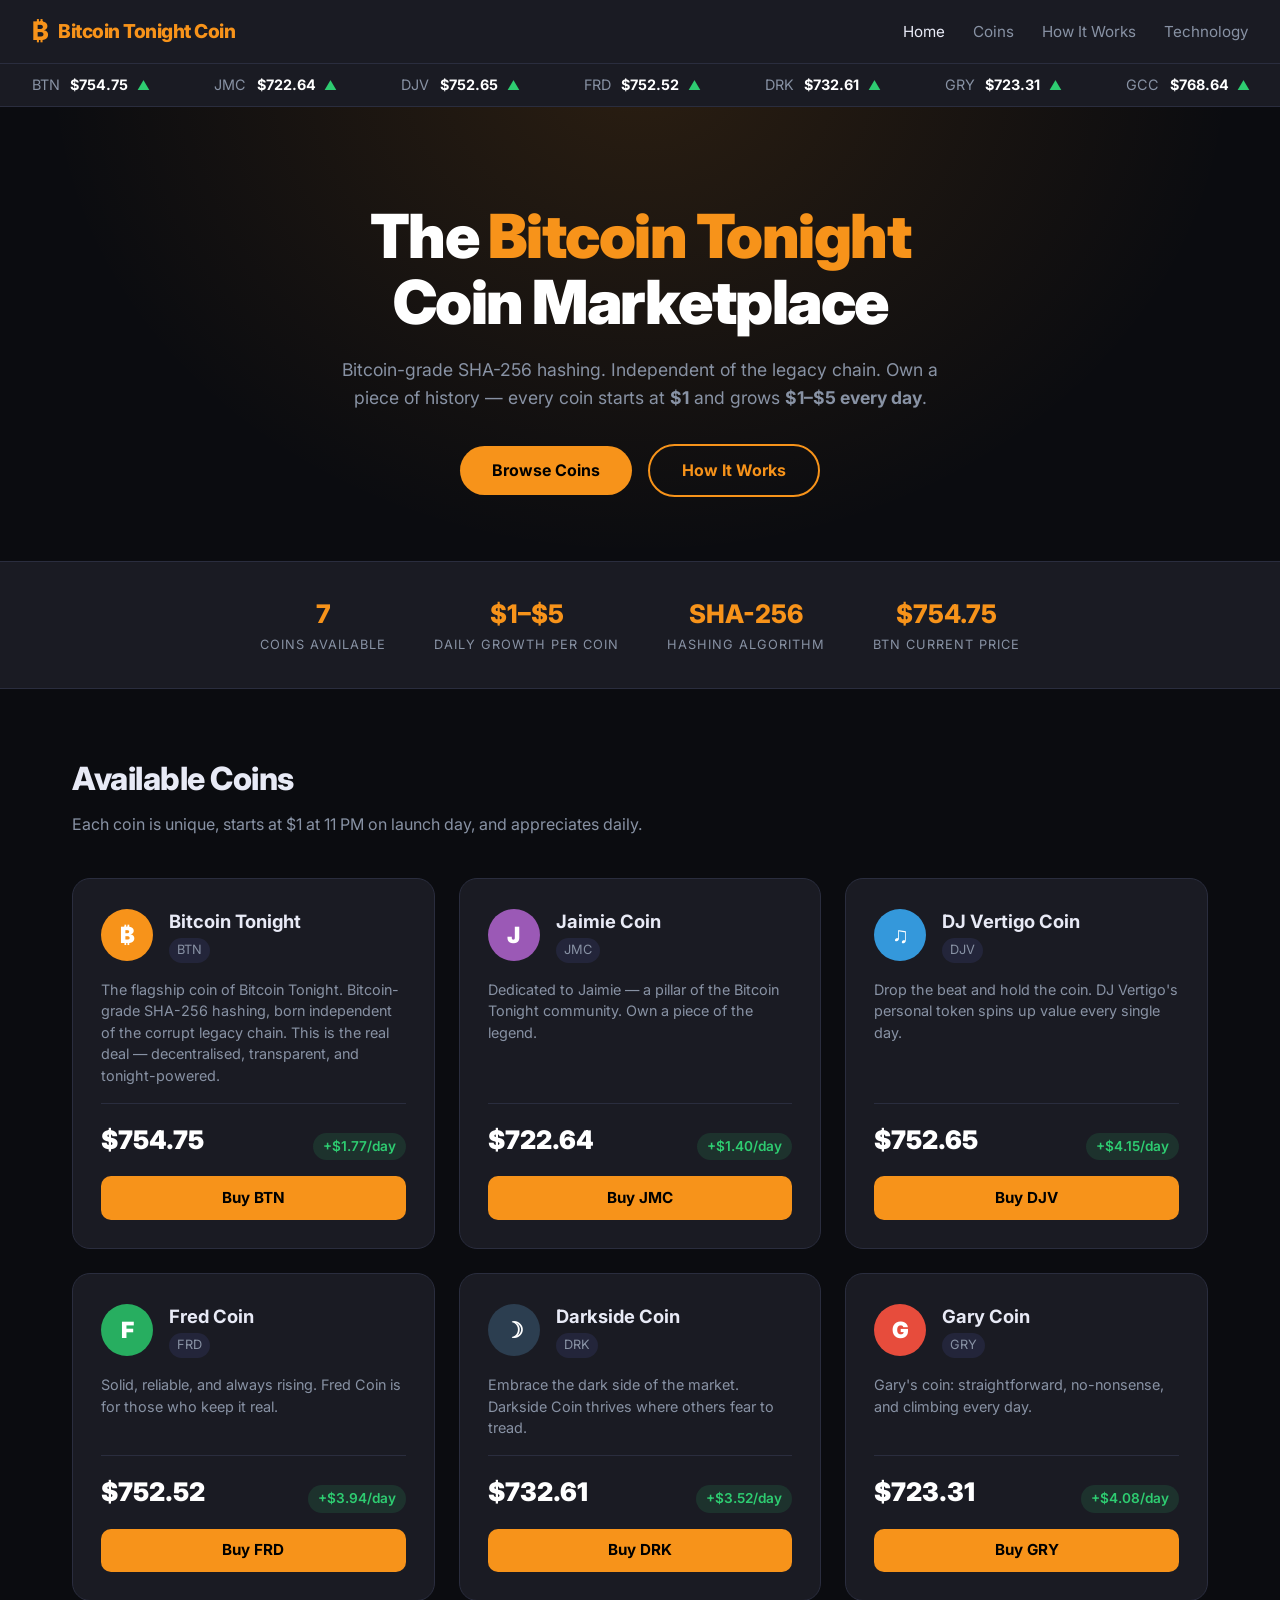
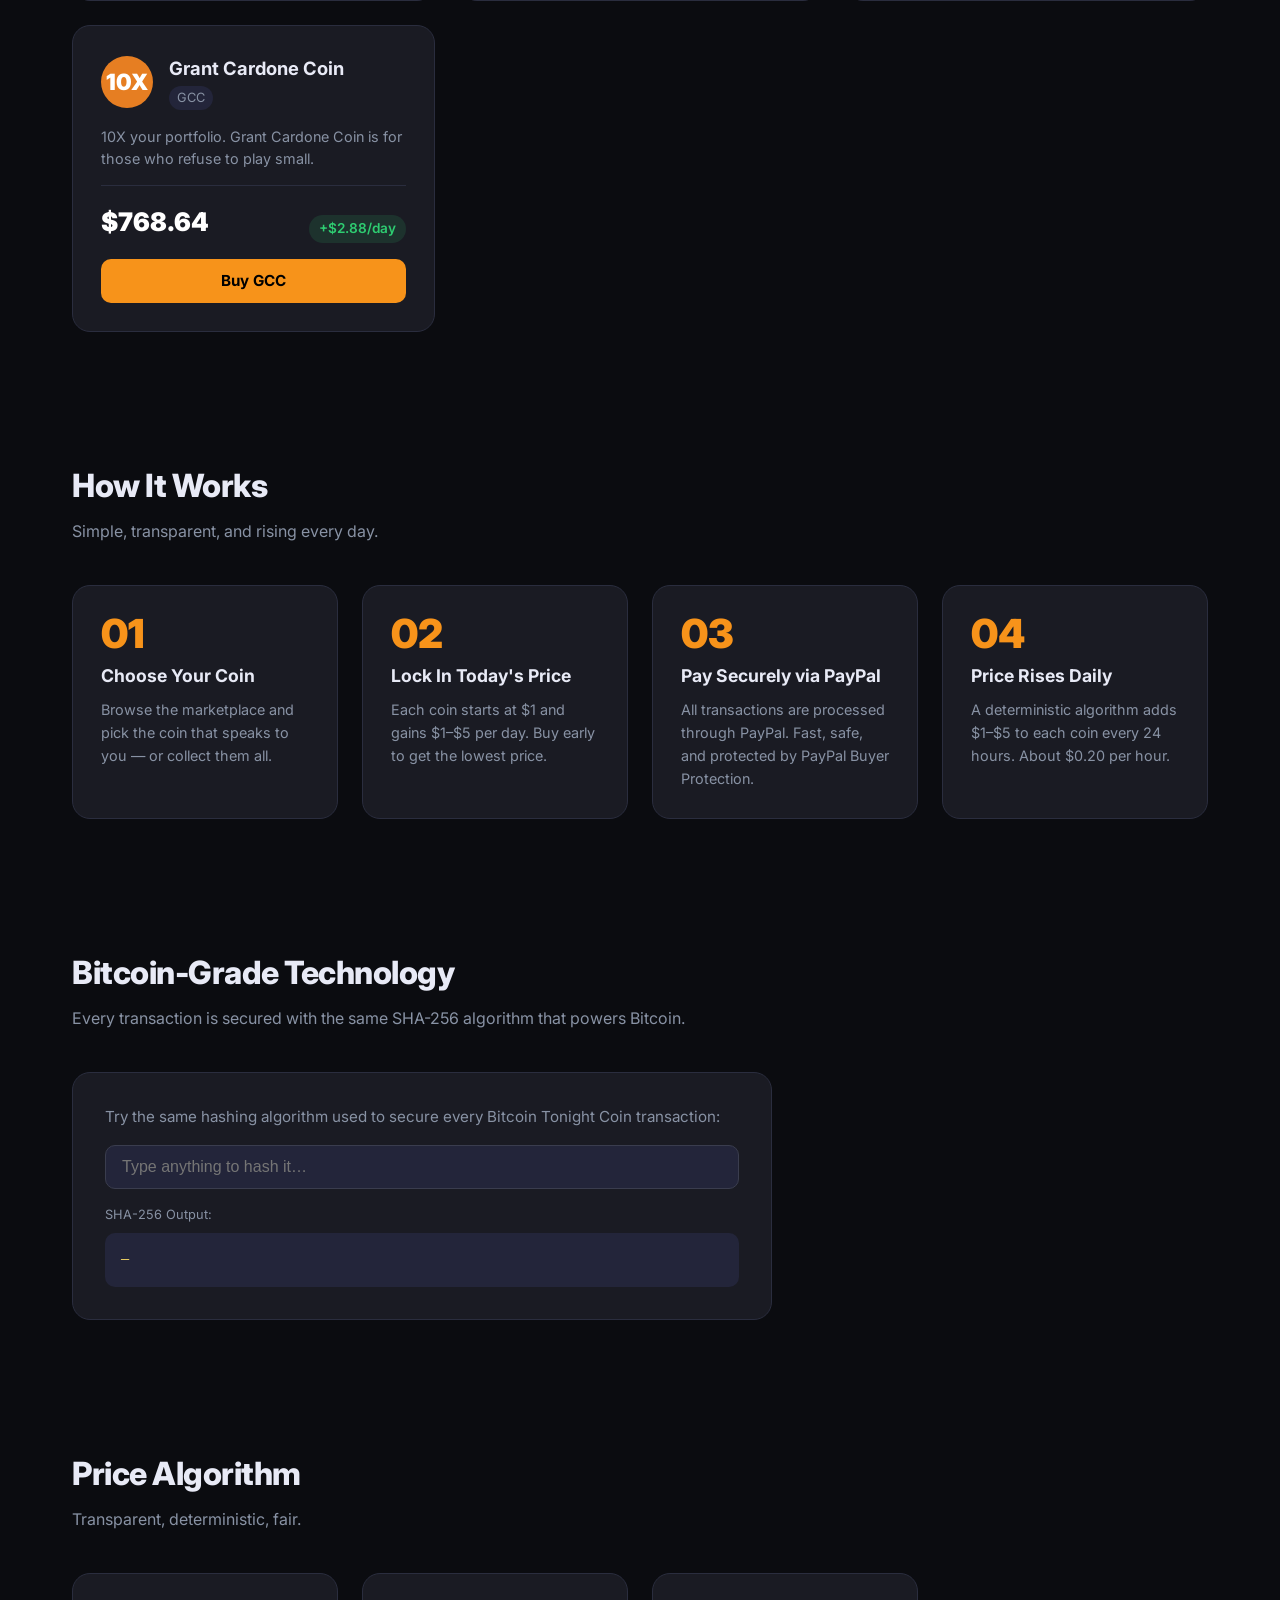
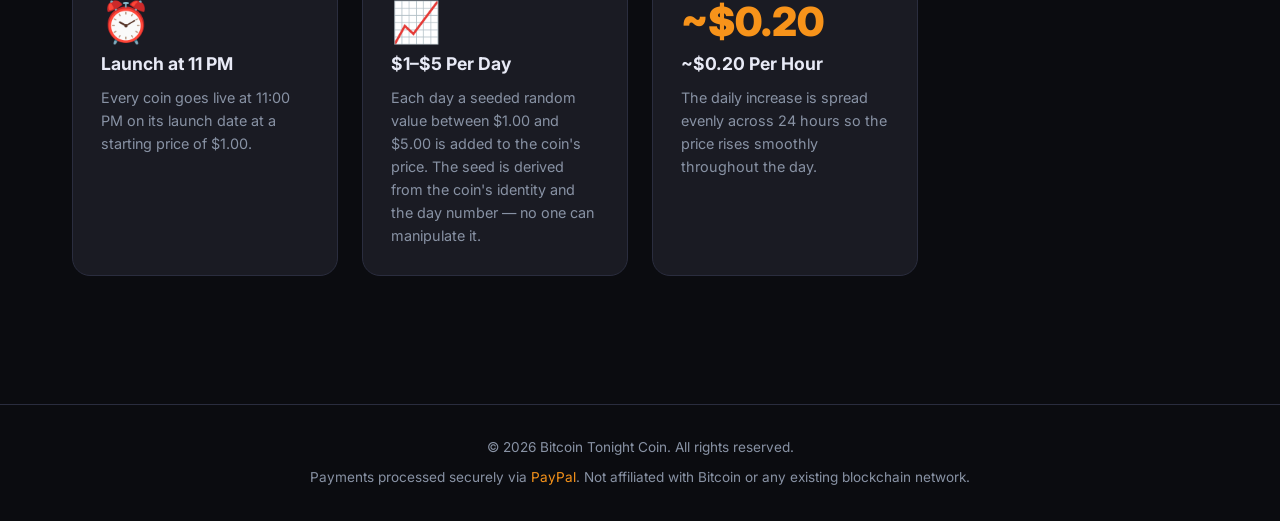
==== index.html @ 811b0034 "Add Bitcoin Tonight Coin marketplace website with price algorithm and PayPal integration Agent-Logs-" ====
<!DOCTYPE html>
<html lang="en">
<head>
  <meta charset="UTF-8" />
  <meta name="viewport" content="width=device-width, initial-scale=1.0" />
  <title>Bitcoin Tonight Coin — Official Token Marketplace</title>
  <meta name="description" content="Buy Bitcoin-grade commemorative coins for the Bitcoin Tonight show. Each coin starts at $1 and grows $1–$5 every day. Jaimie, DJ Vertigo, Fred, Darkside, Gary, Grant Cardone &amp; more." />
  <link rel="preconnect" href="https://fonts.googleapis.com" />
  <link rel="preconnect" href="https://fonts.gstatic.com" crossorigin />
  <link href="https://fonts.googleapis.com/css2?family=Inter:wght@400;600;700;800;900&display=swap" rel="stylesheet" />
  <link rel="stylesheet" href="css/style.css" />
</head>
<body>

<!-- ─── Header ────────────────────────────────────────────── -->
<header>
  <a class="logo" href="index.html">
    <span class="logo-icon">₿</span>
    Bitcoin Tonight Coin
  </a>
  <nav>
    <a href="index.html" class="active">Home</a>
    <a href="#coins">Coins</a>
    <a href="#how-it-works">How It Works</a>
    <a href="#hash-demo">Technology</a>
  </nav>
</header>

<!-- ─── Ticker Tape ───────────────────────────────────────── -->
<div class="ticker-wrap">
  <div class="ticker-content" id="ticker"></div>
</div>

<!-- ─── Hero ──────────────────────────────────────────────── -->
<section class="hero">
  <h1>The <span>Bitcoin Tonight</span><br/>Coin Marketplace</h1>
  <p>
    Bitcoin-grade SHA-256 hashing. Independent of the legacy chain.
    Own a piece of history — every coin starts at <strong>$1</strong> and grows
    <strong>$1–$5 every day</strong>.
  </p>
  <a href="#coins" class="btn">Browse Coins</a>
  <a href="#how-it-works" class="btn btn-outline">How It Works</a>
</section>

<!-- ─── Stats Bar ─────────────────────────────────────────── -->
<div class="stats-bar" id="stats-bar">
  <div class="stat">
    <div class="stat-value" id="stat-coins">7</div>
    <div class="stat-label">Coins Available</div>
  </div>
  <div class="stat">
    <div class="stat-value" id="stat-growth">$1–$5</div>
    <div class="stat-label">Daily Growth Per Coin</div>
  </div>
  <div class="stat">
    <div class="stat-value" id="stat-algo">SHA-256</div>
    <div class="stat-label">Hashing Algorithm</div>
  </div>
  <div class="stat">
    <div class="stat-value" id="stat-live-price">$1.00</div>
    <div class="stat-label">BTN Current Price</div>
  </div>
</div>

<!-- ─── Coins ─────────────────────────────────────────────── -->
<section id="coins">
  <h2>Available Coins</h2>
  <p class="subtitle">Each coin is unique, starts at $1 at 11 PM on launch day, and appreciates daily.</p>
  <div class="coins-grid" id="coins-grid">
    <!-- Rendered by JS -->
  </div>
</section>

<!-- ─── How It Works ──────────────────────────────────────── -->
<section id="how-it-works">
  <h2>How It Works</h2>
  <p class="subtitle">Simple, transparent, and rising every day.</p>
  <div class="steps">
    <div class="step">
      <div class="step-num">01</div>
      <h3>Choose Your Coin</h3>
      <p>Browse the marketplace and pick the coin that speaks to you — or collect them all.</p>
    </div>
    <div class="step">
      <div class="step-num">02</div>
      <h3>Lock In Today's Price</h3>
      <p>Each coin starts at $1 and gains $1–$5 per day. Buy early to get the lowest price.</p>
    </div>
    <div class="step">
      <div class="step-num">03</div>
      <h3>Pay Securely via PayPal</h3>
      <p>All transactions are processed through PayPal. Fast, safe, and protected by PayPal Buyer Protection.</p>
    </div>
    <div class="step">
      <div class="step-num">04</div>
      <h3>Price Rises Daily</h3>
      <p>A deterministic algorithm adds $1–$5 to each coin every 24 hours. About $0.20 per hour.</p>
    </div>
  </div>
</section>

<!-- ─── SHA-256 Hash Demo ──────────────────────────────────── -->
<section id="hash-demo">
  <h2>Bitcoin-Grade Technology</h2>
  <p class="subtitle">Every transaction is secured with the same SHA-256 algorithm that powers Bitcoin.</p>
  <div class="hash-demo">
    <p style="color: var(--muted); margin-bottom: 1rem; font-size: 0.95rem;">
      Try the same hashing algorithm used to secure every Bitcoin Tonight Coin transaction:
    </p>
    <input type="text" id="hash-input" placeholder="Type anything to hash it…" />
    <div class="hash-label">SHA-256 Output:</div>
    <div class="hash-output" id="hash-output">—</div>
  </div>
</section>

<!-- ─── Price Algorithm Info ───────────────────────────────── -->
<section>
  <h2>Price Algorithm</h2>
  <p class="subtitle">Transparent, deterministic, fair.</p>
  <div class="steps">
    <div class="step">
      <div class="step-num">⏰</div>
      <h3>Launch at 11 PM</h3>
      <p>Every coin goes live at 11:00 PM on its launch date at a starting price of $1.00.</p>
    </div>
    <div class="step">
      <div class="step-num">📈</div>
      <h3>$1–$5 Per Day</h3>
      <p>Each day a seeded random value between $1.00 and $5.00 is added to the coin's price. The seed is derived from the coin's identity and the day number — no one can manipulate it.</p>
    </div>
    <div class="step">
      <div class="step-num">~$0.20</div>
      <h3>~$0.20 Per Hour</h3>
      <p>The daily increase is spread evenly across 24 hours so the price rises smoothly throughout the day.</p>
    </div>
  </div>
</section>

<!-- ─── Buy Modal ─────────────────────────────────────────── -->
<div class="modal-overlay" id="modal-overlay">
  <div class="modal" role="dialog" aria-modal="true" aria-labelledby="modal-title">
    <button class="modal-close" id="modal-close" aria-label="Close">&times;</button>
    <h2 id="modal-title">Coin Name</h2>
    <div class="modal-ticker" id="modal-ticker">TICKER</div>
    <div class="modal-price" id="modal-price">$0.00</div>
    <p id="modal-desc" style="color: var(--muted); font-size: 0.95rem; margin-bottom: 1rem;"></p>
    <div class="modal-meta">
      <div class="modal-meta-item">
        <div class="label">Daily Increase</div>
        <div class="value" id="modal-daily">+$0.00 today</div>
      </div>
      <div class="modal-meta-item">
        <div class="label">Days Active</div>
        <div class="value" id="modal-days">0 days</div>
      </div>
      <div class="modal-meta-item">
        <div class="label">Algorithm</div>
        <div class="value">SHA-256</div>
      </div>
      <div class="modal-meta-item">
        <div class="label">Next Price</div>
        <div class="value" id="modal-next">—</div>
      </div>
    </div>
    <div class="paypal-btn-wrapper">
      <p style="font-weight: 700; margin-bottom: 0.75rem;">Buy Now via PayPal</p>
      <form id="paypal-form" action="https://www.paypal.com/cgi-bin/webscr" method="post" target="_blank">
        <input type="hidden" name="cmd" value="_xclick" />
        <input type="hidden" name="business" value="watsonkris611@gmail.com" />
        <input type="hidden" name="currency_code" value="USD" />
        <input type="hidden" name="item_name" id="paypal-item-name" value="Bitcoin Tonight Coin" />
        <input type="hidden" name="amount" id="paypal-amount" value="1.00" />
        <input type="hidden" name="no_shipping" value="1" />
        <input type="hidden" name="return" value="https://bitcoin-tonight-coin.com/thankyou.html" />
        <input type="hidden" name="cancel_return" value="https://bitcoin-tonight-coin.com/" />

        <label style="font-size: 0.85rem; color: var(--muted);">Quantity (coins)</label>
        <input type="number" name="quantity" id="paypal-qty" value="1" min="1" max="1000"
               style="margin-top: 0.25rem;" />

        <button type="submit" class="paypal-submit">
          <!-- PayPal logo SVG inline -->
          <svg width="20" height="20" viewBox="0 0 24 24" fill="none" xmlns="http://www.w3.org/2000/svg">
            <path d="M7.076 21.337H2.47a.641.641 0 01-.633-.74L4.944.901C5.026.382 5.474 0 5.998 0h7.46c2.57 0 4.578.543 5.69 1.81 1.01 1.15 1.304 2.42 1.012 4.287-.023.143-.047.288-.077.437-.983 5.05-4.349 6.797-8.647 6.797h-2.19c-.524 0-.968.382-1.05.9l-1.12 7.106zm14.146-14.42a3.35 3.35 0 00-.607-.541c-.013.076-.026.175-.041.26-.61 3.127-2.595 6.687-8.723 6.687H9.66l-1.24 7.863h3.937c.458 0 .847-.33.919-.783l.037-.197.73-4.63.046-.254c.072-.453.46-.783.919-.783h.577c3.747 0 6.679-1.521 7.533-5.922.357-1.833.173-3.363-.916-4.7z" fill="#fff"/>
          </svg>
          Pay with PayPal
        </button>
      </form>
    </div>
  </div>
</div>

<!-- ─── Footer ────────────────────────────────────────────── -->
<footer>
  <p>© 2026 Bitcoin Tonight Coin. All rights reserved.</p>
  <p style="margin-top: 0.5rem;">
    Payments processed securely via <a href="https://www.paypal.com" target="_blank" rel="noopener">PayPal</a>.
    Not affiliated with Bitcoin or any existing blockchain network.
  </p>
</footer>

<script src="js/coins.js"></script>
<script>
/* ── Render coins grid ─────────────────────────────────── */
function renderCoins() {
  const grid = document.getElementById("coins-grid");
  grid.innerHTML = "";

  COINS.forEach((coin) => {
    const { price, dailyIncrease, daysElapsed, launched } = calculateCoinPrice(
      coin.launchDate,
      coin.id
    );

    const card = document.createElement("div");
    card.className = "coin-card";
    card.setAttribute("role", "button");
    card.setAttribute("tabindex", "0");
    card.setAttribute("aria-label", `View ${coin.name} details`);

    card.innerHTML = `
      <div class="coin-header">
        <div class="coin-icon" style="background:${coin.color}">${coin.icon}</div>
        <div>
          <div class="coin-name">${coin.name}</div>
          <div class="coin-ticker">${coin.ticker}</div>
        </div>
      </div>
      <div class="coin-desc">${coin.description}</div>
      <div class="coin-price-row">
        <div class="coin-price">$${price.toFixed(2)}</div>
        ${
          launched
            ? `<div class="coin-change">+$${dailyIncrease.toFixed(2)}/day</div>`
            : `<div class="badge-soon">Launches 11 PM</div>`
        }
      </div>
      <a class="coin-buy-btn" href="#" onclick="openModal('${coin.id}'); return false;">
        Buy ${coin.ticker}
      </a>
    `;

    card.addEventListener("keydown", (e) => {
      if (e.key === "Enter" || e.key === " ") openModal(coin.id);
    });

    grid.appendChild(card);
  });
}

/* ── Live price ticker tape ────────────────────────────── */
function renderTicker() {
  const ticker = document.getElementById("ticker");
  let html = "";
  COINS.forEach((coin) => {
    const { price } = calculateCoinPrice(coin.launchDate, coin.id);
    html += `<span class="ticker-item">
      <span class="t-name">${coin.ticker}</span>
      <span class="t-price">$${price.toFixed(2)}</span>
      <span class="t-up">▲</span>
    </span>`;
  });
  // Duplicate for seamless loop
  ticker.innerHTML = html + html;
}

/* ── Update live BTN price in stats bar ────────────────── */
function updateStats() {
  const btn = COINS.find((c) => c.id === "btn");
  const { price } = calculateCoinPrice(btn.launchDate, btn.id);
  document.getElementById("stat-live-price").textContent = `$${price.toFixed(2)}`;
}

/* ── Modal ─────────────────────────────────────────────── */
function openModal(coinId) {
  const coin = COINS.find((c) => c.id === coinId);
  if (!coin) return;

  const { price, dailyIncrease, daysElapsed, launched } = calculateCoinPrice(
    coin.launchDate,
    coin.id
  );

  document.getElementById("modal-title").textContent = coin.name;
  document.getElementById("modal-ticker").textContent = coin.ticker;
  document.getElementById("modal-price").textContent = `$${price.toFixed(2)}`;
  document.getElementById("modal-desc").textContent = coin.description;
  document.getElementById("modal-daily").textContent = launched
    ? `+$${dailyIncrease.toFixed(2)} today`
    : "Launches at 11 PM";
  document.getElementById("modal-days").textContent = `${daysElapsed} day${daysElapsed !== 1 ? "s" : ""}`;
  document.getElementById("modal-next").textContent = `~$${(price + dailyIncrease / 24).toFixed(2)} in 1h`;

  // PayPal
  document.getElementById("paypal-item-name").value = `${coin.name} (${coin.ticker}) - Bitcoin Tonight Coin`;
  document.getElementById("paypal-amount").value = price.toFixed(2);

  // Qty change updates amount
  const qtyInput = document.getElementById("paypal-qty");
  qtyInput.value = 1;
  qtyInput.oninput = () => {
    const qty = Math.max(1, parseInt(qtyInput.value) || 1);
    document.getElementById("paypal-amount").value = (price * qty).toFixed(2);
  };

  document.getElementById("modal-overlay").classList.add("open");
  document.body.style.overflow = "hidden";
}

function closeModal() {
  document.getElementById("modal-overlay").classList.remove("open");
  document.body.style.overflow = "";
}

document.getElementById("modal-close").addEventListener("click", closeModal);
document.getElementById("modal-overlay").addEventListener("click", (e) => {
  if (e.target === e.currentTarget) closeModal();
});
document.addEventListener("keydown", (e) => {
  if (e.key === "Escape") closeModal();
});

/* ── SHA-256 hash demo ─────────────────────────────────── */
const hashInput = document.getElementById("hash-input");
const hashOutput = document.getElementById("hash-output");

async function updateHash() {
  const val = hashInput.value;
  if (!val) {
    hashOutput.textContent = "—";
    return;
  }
  hashOutput.textContent = "Computing…";
  const hex = await sha256(val);
  hashOutput.textContent = hex;
}

hashInput.addEventListener("input", updateHash);

/* ── Init ──────────────────────────────────────────────── */
renderCoins();
renderTicker();
updateStats();

// Refresh prices every 60 seconds
setInterval(() => {
  renderCoins();
  renderTicker();
  updateStats();
}, 60_000);
</script>
</body>
</html>
---- css/style.css ----
/* ============================================================
   Bitcoin Tonight Coin — Main Stylesheet
   ============================================================ */

:root {
  --bg: #0b0c10;
  --bg2: #1a1b23;
  --bg3: #23253a;
  --accent: #f7931a;
  --accent2: #ffe066;
  --text: #e8eaf6;
  --muted: #8892a4;
  --card-radius: 18px;
  --shadow: 0 8px 40px rgba(0, 0, 0, 0.55);
  --font: "Inter", "Segoe UI", Arial, sans-serif;
}

* {
  box-sizing: border-box;
  margin: 0;
  padding: 0;
}

body {
  background: var(--bg);
  color: var(--text);
  font-family: var(--font);
  min-height: 100vh;
  line-height: 1.6;
}

/* ─── Navigation ─────────────────────────────────────────── */
header {
  background: var(--bg2);
  border-bottom: 1px solid #2a2d3e;
  padding: 0 2rem;
  position: sticky;
  top: 0;
  z-index: 100;
  display: flex;
  align-items: center;
  justify-content: space-between;
  height: 64px;
}

.logo {
  display: flex;
  align-items: center;
  gap: 0.6rem;
  font-weight: 800;
  font-size: 1.2rem;
  color: var(--accent);
  text-decoration: none;
  letter-spacing: -0.5px;
}

.logo-icon {
  font-size: 1.6rem;
}

nav a {
  color: var(--muted);
  text-decoration: none;
  margin-left: 1.5rem;
  font-size: 0.95rem;
  transition: color 0.2s;
}

nav a:hover,
nav a.active {
  color: var(--text);
}

/* ─── Hero ───────────────────────────────────────────────── */
.hero {
  text-align: center;
  padding: 6rem 2rem 4rem;
  background: radial-gradient(ellipse at 50% -10%, #f7931a22 0%, transparent 70%);
}

.hero h1 {
  font-size: clamp(2rem, 6vw, 3.8rem);
  font-weight: 900;
  letter-spacing: -1.5px;
  color: #fff;
  line-height: 1.1;
}

.hero h1 span {
  color: var(--accent);
}

.hero p {
  color: var(--muted);
  max-width: 600px;
  margin: 1.2rem auto 2rem;
  font-size: 1.1rem;
}

.btn {
  display: inline-block;
  background: var(--accent);
  color: #000;
  font-weight: 700;
  padding: 0.75rem 2rem;
  border-radius: 50px;
  text-decoration: none;
  font-size: 1rem;
  transition: background 0.2s, transform 0.1s;
  border: none;
  cursor: pointer;
}

.btn:hover {
  background: var(--accent2);
  transform: translateY(-2px);
}

.btn-outline {
  background: transparent;
  border: 2px solid var(--accent);
  color: var(--accent);
  margin-left: 0.75rem;
}

.btn-outline:hover {
  background: var(--accent);
  color: #000;
}

/* ─── Stats bar ──────────────────────────────────────────── */
.stats-bar {
  display: flex;
  justify-content: center;
  gap: 3rem;
  flex-wrap: wrap;
  padding: 2rem;
  background: var(--bg2);
  border-top: 1px solid #2a2d3e;
  border-bottom: 1px solid #2a2d3e;
}

.stat {
  text-align: center;
}

.stat-value {
  font-size: 1.6rem;
  font-weight: 800;
  color: var(--accent);
}

.stat-label {
  font-size: 0.8rem;
  color: var(--muted);
  text-transform: uppercase;
  letter-spacing: 1px;
}

/* ─── Section ────────────────────────────────────────────── */
section {
  padding: 4rem 2rem;
  max-width: 1200px;
  margin: 0 auto;
}

section h2 {
  font-size: 2rem;
  font-weight: 800;
  margin-bottom: 0.5rem;
  letter-spacing: -0.5px;
}

section .subtitle {
  color: var(--muted);
  margin-bottom: 2.5rem;
}

/* ─── Coin Grid ──────────────────────────────────────────── */
.coins-grid {
  display: grid;
  grid-template-columns: repeat(auto-fill, minmax(300px, 1fr));
  gap: 1.5rem;
}

.coin-card {
  background: var(--bg2);
  border: 1px solid #2a2d3e;
  border-radius: var(--card-radius);
  padding: 1.75rem;
  transition: transform 0.2s, border-color 0.2s, box-shadow 0.2s;
  text-decoration: none;
  color: inherit;
  display: flex;
  flex-direction: column;
  gap: 1rem;
  cursor: pointer;
}

.coin-card:hover {
  transform: translateY(-4px);
  border-color: var(--accent);
  box-shadow: var(--shadow);
}

.coin-header {
  display: flex;
  align-items: center;
  gap: 1rem;
}

.coin-icon {
  width: 52px;
  height: 52px;
  border-radius: 50%;
  display: flex;
  align-items: center;
  justify-content: center;
  font-size: 1.4rem;
  font-weight: 900;
  color: #fff;
  flex-shrink: 0;
}

.coin-name {
  font-size: 1.15rem;
  font-weight: 700;
}

.coin-ticker {
  font-size: 0.8rem;
  color: var(--muted);
  background: var(--bg3);
  padding: 2px 8px;
  border-radius: 20px;
  display: inline-block;
  margin-top: 2px;
}

.coin-desc {
  color: var(--muted);
  font-size: 0.9rem;
  line-height: 1.5;
  flex-grow: 1;
}

.coin-price-row {
  display: flex;
  justify-content: space-between;
  align-items: flex-end;
  border-top: 1px solid #2a2d3e;
  padding-top: 1rem;
}

.coin-price {
  font-size: 1.6rem;
  font-weight: 900;
  color: #fff;
}

.coin-change {
  font-size: 0.85rem;
  font-weight: 600;
  color: #2ecc71;
  background: #2ecc7122;
  padding: 3px 10px;
  border-radius: 20px;
}

.coin-buy-btn {
  width: 100%;
  text-align: center;
  padding: 0.6rem 1rem;
  background: var(--accent);
  color: #000;
  font-weight: 700;
  border-radius: 10px;
  text-decoration: none;
  font-size: 0.95rem;
  transition: background 0.2s;
  display: block;
}

.coin-buy-btn:hover {
  background: var(--accent2);
}

/* ─── How It Works ───────────────────────────────────────── */
.steps {
  display: grid;
  grid-template-columns: repeat(auto-fill, minmax(250px, 1fr));
  gap: 1.5rem;
  margin-top: 2rem;
}

.step {
  background: var(--bg2);
  border: 1px solid #2a2d3e;
  border-radius: var(--card-radius);
  padding: 1.75rem;
}

.step-num {
  font-size: 2.5rem;
  font-weight: 900;
  color: var(--accent);
  line-height: 1;
  margin-bottom: 0.5rem;
}

.step h3 {
  font-size: 1.1rem;
  margin-bottom: 0.5rem;
}

.step p {
  color: var(--muted);
  font-size: 0.9rem;
}

/* ─── Hash Demo ──────────────────────────────────────────── */
.hash-demo {
  background: var(--bg2);
  border: 1px solid #2a2d3e;
  border-radius: var(--card-radius);
  padding: 2rem;
  max-width: 700px;
}

.hash-demo input {
  width: 100%;
  background: var(--bg3);
  border: 1px solid #3a3d4e;
  border-radius: 10px;
  color: var(--text);
  padding: 0.75rem 1rem;
  font-size: 1rem;
  margin-bottom: 1rem;
  outline: none;
  transition: border-color 0.2s;
}

.hash-demo input:focus {
  border-color: var(--accent);
}

.hash-output {
  background: var(--bg3);
  border-radius: 10px;
  padding: 1rem;
  font-family: "Courier New", monospace;
  font-size: 0.85rem;
  word-break: break-all;
  color: var(--accent2);
  min-height: 3rem;
  margin-top: 0.5rem;
}

.hash-label {
  font-size: 0.8rem;
  color: var(--muted);
  margin-bottom: 0.25rem;
}

/* ─── Price modal / detail ───────────────────────────────── */
.modal-overlay {
  position: fixed;
  inset: 0;
  background: rgba(0, 0, 0, 0.75);
  z-index: 200;
  display: flex;
  align-items: center;
  justify-content: center;
  padding: 1rem;
  opacity: 0;
  pointer-events: none;
  transition: opacity 0.2s;
}

.modal-overlay.open {
  opacity: 1;
  pointer-events: auto;
}

.modal {
  background: var(--bg2);
  border: 1px solid #2a2d3e;
  border-radius: var(--card-radius);
  padding: 2.5rem;
  width: 100%;
  max-width: 520px;
  position: relative;
}

.modal-close {
  position: absolute;
  top: 1rem;
  right: 1rem;
  background: none;
  border: none;
  color: var(--muted);
  font-size: 1.5rem;
  cursor: pointer;
  transition: color 0.2s;
}

.modal-close:hover {
  color: #fff;
}

.modal h2 {
  font-size: 1.6rem;
  margin-bottom: 0.25rem;
}

.modal .modal-ticker {
  color: var(--muted);
  margin-bottom: 1.5rem;
}

.modal-price {
  font-size: 3rem;
  font-weight: 900;
  color: var(--accent);
  margin-bottom: 0.5rem;
}

.modal-meta {
  display: grid;
  grid-template-columns: 1fr 1fr;
  gap: 1rem;
  margin: 1.5rem 0;
}

.modal-meta-item {
  background: var(--bg3);
  border-radius: 10px;
  padding: 0.75rem 1rem;
}

.modal-meta-item .label {
  font-size: 0.75rem;
  color: var(--muted);
  text-transform: uppercase;
  letter-spacing: 0.5px;
}

.modal-meta-item .value {
  font-size: 1.1rem;
  font-weight: 700;
  margin-top: 0.2rem;
}

.paypal-btn-wrapper {
  margin-top: 1.5rem;
}

.paypal-btn-wrapper form {
  display: flex;
  flex-direction: column;
  gap: 0.75rem;
}

.paypal-btn-wrapper input[type="text"],
.paypal-btn-wrapper input[type="number"] {
  background: var(--bg3);
  border: 1px solid #3a3d4e;
  border-radius: 10px;
  color: var(--text);
  padding: 0.6rem 1rem;
  font-size: 0.95rem;
  outline: none;
}

.paypal-btn-wrapper input[type="text"]:focus,
.paypal-btn-wrapper input[type="number"]:focus {
  border-color: var(--accent);
}

.paypal-submit {
  background: #0070ba;
  color: #fff;
  border: none;
  border-radius: 10px;
  padding: 0.75rem;
  font-size: 1rem;
  font-weight: 700;
  cursor: pointer;
  transition: background 0.2s;
  display: flex;
  align-items: center;
  justify-content: center;
  gap: 0.5rem;
}

.paypal-submit:hover {
  background: #005ea6;
}

/* ─── Footer ─────────────────────────────────────────────── */
footer {
  text-align: center;
  padding: 2rem;
  color: var(--muted);
  font-size: 0.85rem;
  border-top: 1px solid #2a2d3e;
  margin-top: 4rem;
}

footer a {
  color: var(--accent);
  text-decoration: none;
}

/* ─── Ticker tape ────────────────────────────────────────── */
.ticker-wrap {
  background: var(--bg2);
  border-bottom: 1px solid #2a2d3e;
  padding: 0.5rem 0;
  overflow: hidden;
  white-space: nowrap;
}

.ticker-content {
  display: inline-block;
  animation: ticker 30s linear infinite;
}

@keyframes ticker {
  0% { transform: translateX(0); }
  100% { transform: translateX(-50%); }
}

.ticker-item {
  display: inline-block;
  margin: 0 2rem;
  font-size: 0.9rem;
}

.ticker-item .t-name {
  color: var(--muted);
  margin-right: 0.4rem;
}

.ticker-item .t-price {
  font-weight: 700;
  color: #fff;
}

.ticker-item .t-up {
  color: #2ecc71;
  margin-left: 0.3rem;
  font-size: 0.8rem;
}

/* ─── Not-launched badge ─────────────────────────────────── */
.badge-soon {
  background: #f7931a22;
  color: var(--accent);
  border: 1px solid #f7931a44;
  border-radius: 20px;
  padding: 3px 12px;
  font-size: 0.8rem;
  font-weight: 600;
}

/* ─── Responsive ─────────────────────────────────────────── */
@media (max-width: 600px) {
  header {
    padding: 0 1rem;
  }

  nav a {
    margin-left: 1rem;
    font-size: 0.85rem;
  }

  .hero {
    padding: 4rem 1rem 3rem;
  }

  .stats-bar {
    gap: 1.5rem;
  }

  section {
    padding: 2.5rem 1rem;
  }

  .modal {
    padding: 1.5rem;
  }

  .modal-price {
    font-size: 2.2rem;
  }
}
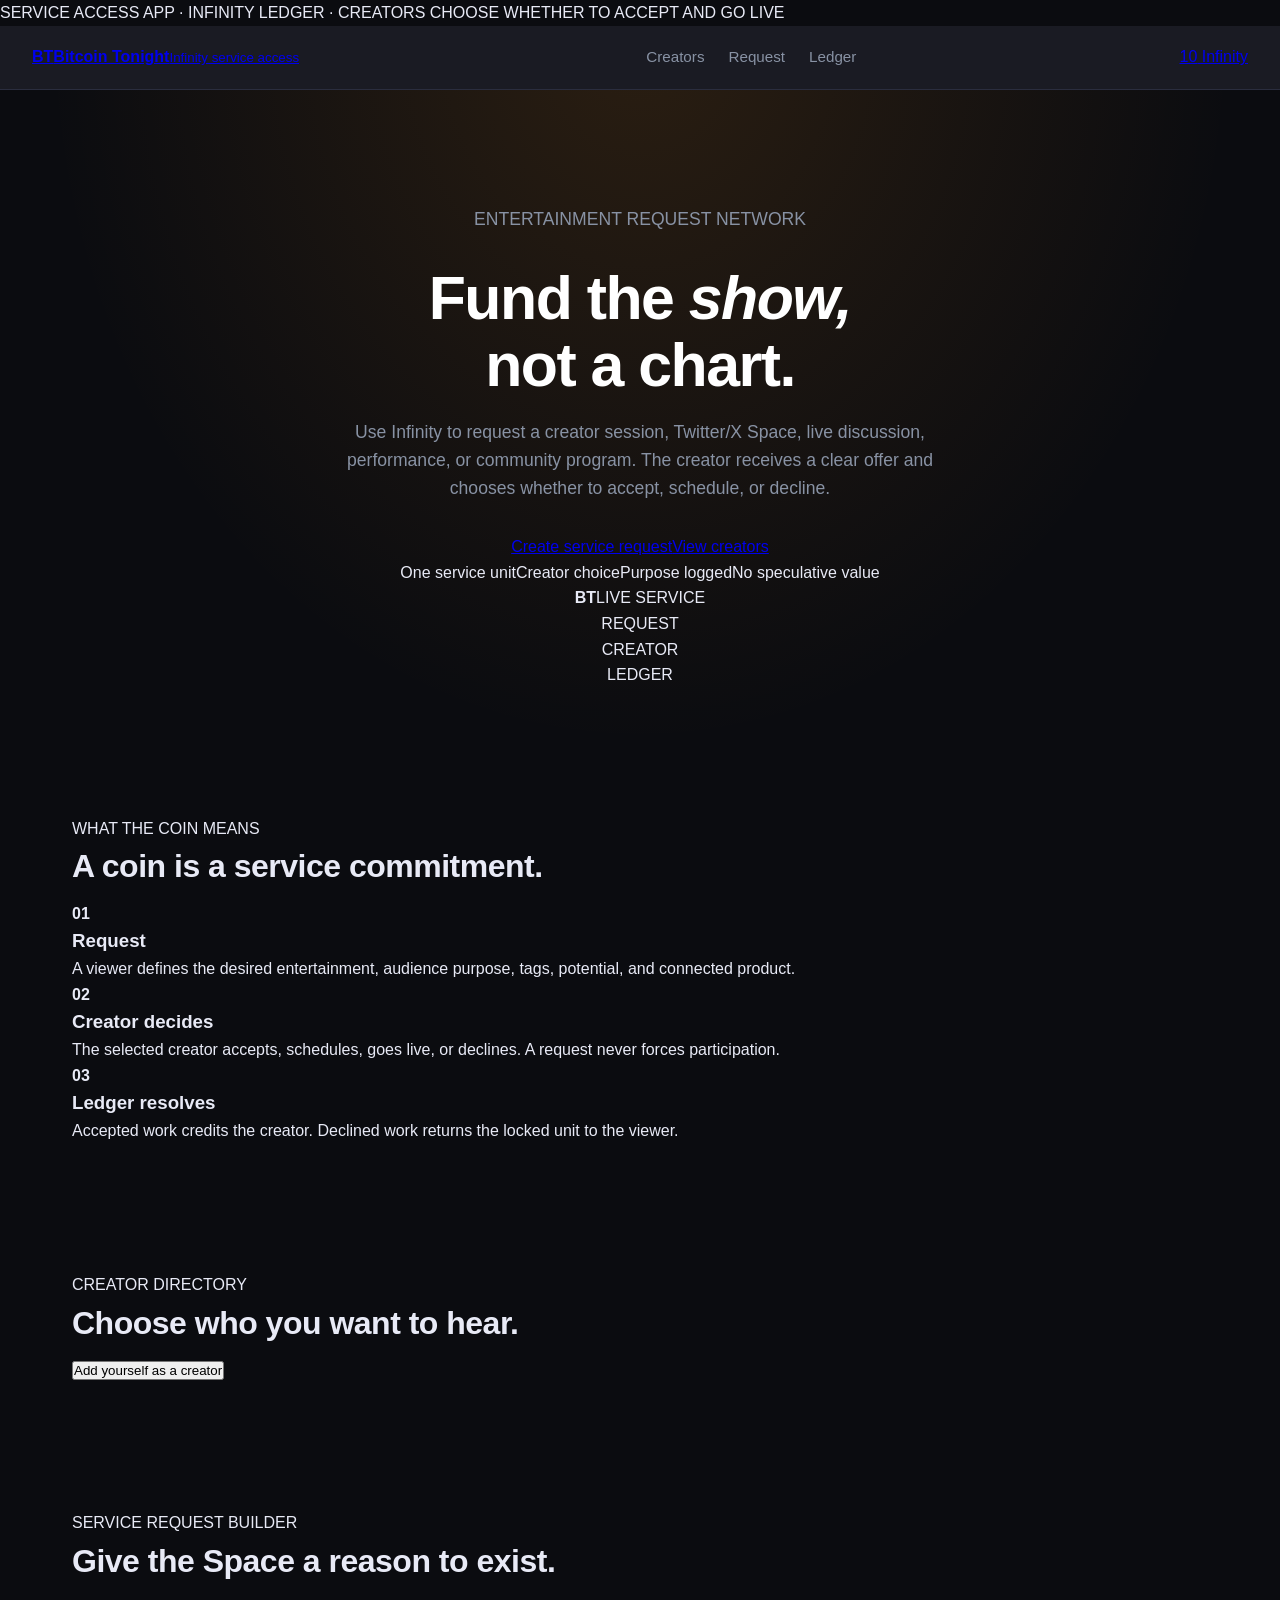
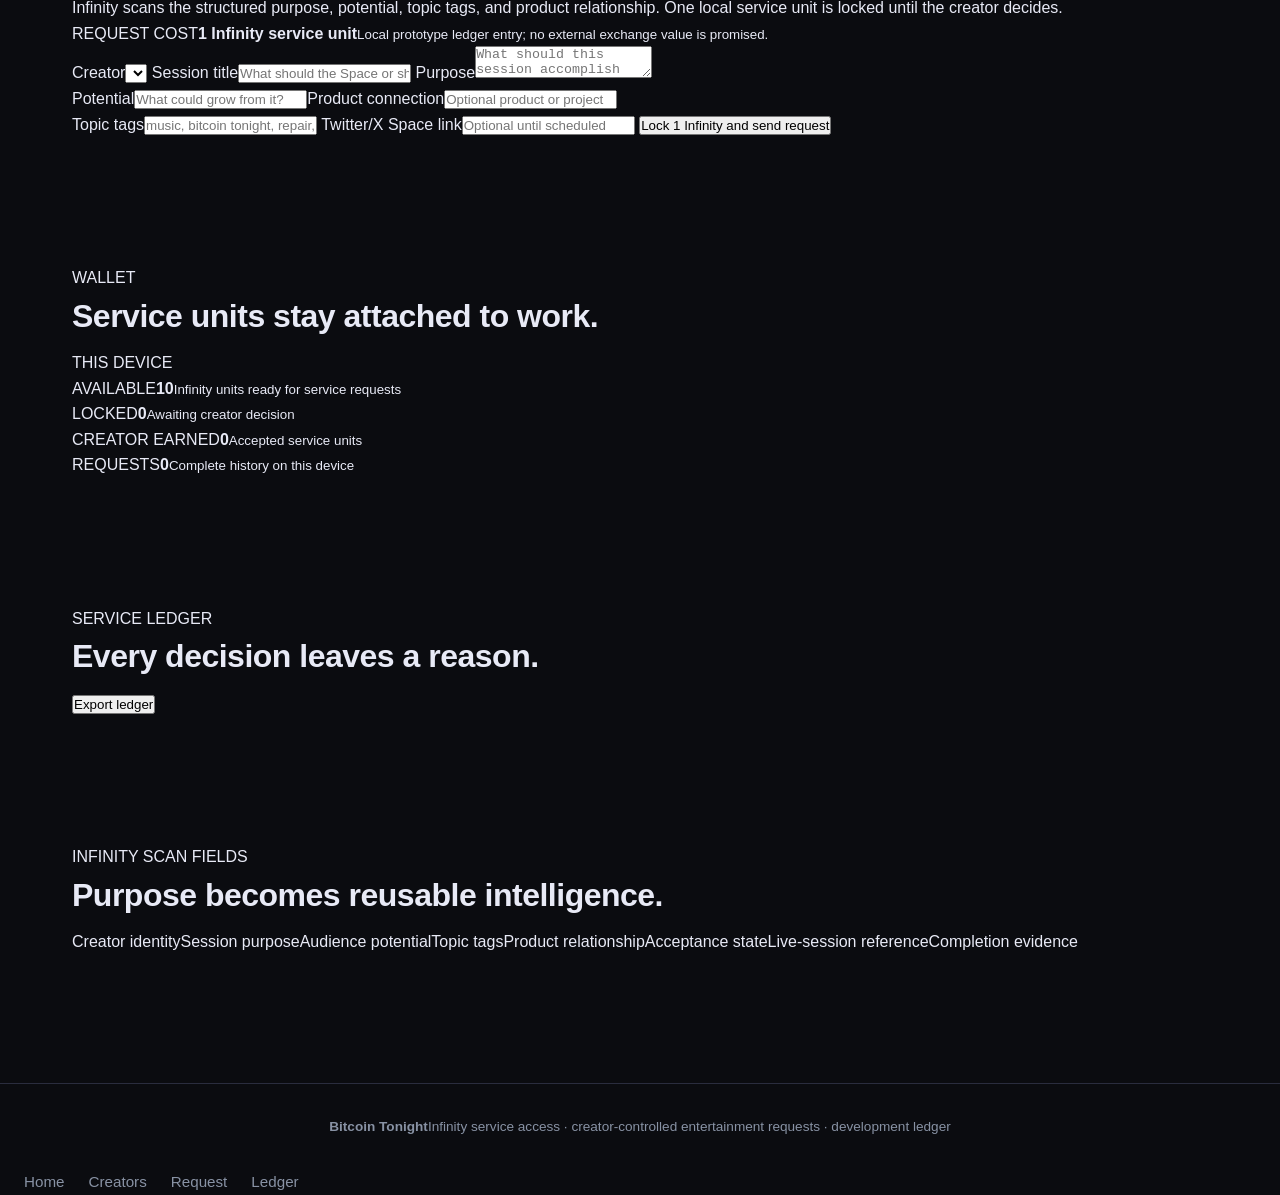
==== commit a095e18f: "Replace coin marketplace with Infinity service access" ====
--- a/index.html
+++ b/index.html
@@ -1,354 +1,78 @@
-<!DOCTYPE html>
+<!doctype html>
 <html lang="en">
 <head>
-  <meta charset="UTF-8" />
-  <meta name="viewport" content="width=device-width, initial-scale=1.0" />
-  <title>Bitcoin Tonight Coin — Official Token Marketplace</title>
-  <meta name="description" content="Buy Bitcoin-grade commemorative coins for the Bitcoin Tonight show. Each coin starts at $1 and grows $1–$5 every day. Jaimie, DJ Vertigo, Fred, Darkside, Gary, Grant Cardone &amp; more." />
-  <link rel="preconnect" href="https://fonts.googleapis.com" />
-  <link rel="preconnect" href="https://fonts.gstatic.com" crossorigin />
-  <link href="https://fonts.googleapis.com/css2?family=Inter:wght@400;600;700;800;900&display=swap" rel="stylesheet" />
-  <link rel="stylesheet" href="css/style.css" />
+  <meta charset="UTF-8">
+  <meta name="viewport" content="width=device-width,initial-scale=1,viewport-fit=cover">
+  <meta name="theme-color" content="#070817">
+  <meta name="description" content="Bitcoin Tonight service access — request creator entertainment with Infinity service coins and a traceable purpose ledger.">
+  <title>Bitcoin Tonight · Infinity Service Access</title>
+  <link rel="stylesheet" href="css/style.css">
 </head>
 <body>
+  <div class="notice">SERVICE ACCESS APP · INFINITY LEDGER · CREATORS CHOOSE WHETHER TO ACCEPT AND GO LIVE</div>
+  <header>
+    <a class="brand" href="#top"><b>BT</b><span><strong>Bitcoin Tonight</strong><small>Infinity service access</small></span></a>
+    <nav><a href="#creators">Creators</a><a href="#request">Request</a><a href="#ledger">Ledger</a></nav>
+    <a class="wallet-pill" href="#wallet"><span id="wallet-available">10</span> Infinity</a>
+  </header>
 
-<!-- ─── Header ────────────────────────────────────────────── -->
-<header>
-  <a class="logo" href="index.html">
-    <span class="logo-icon">₿</span>
-    Bitcoin Tonight Coin
-  </a>
-  <nav>
-    <a href="index.html" class="active">Home</a>
-    <a href="#coins">Coins</a>
-    <a href="#how-it-works">How It Works</a>
-    <a href="#hash-demo">Technology</a>
-  </nav>
-</header>
+  <main id="top">
+    <section class="hero">
+      <div class="hero-copy">
+        <p class="eyebrow">ENTERTAINMENT REQUEST NETWORK</p>
+        <h1>Fund the <em>show,</em><br>not a chart.</h1>
+        <p>Use Infinity to request a creator session, Twitter/X Space, live discussion, performance, or community program. The creator receives a clear offer and chooses whether to accept, schedule, or decline.</p>
+        <div class="actions"><a class="primary" href="#request">Create service request</a><a class="secondary" href="#creators">View creators</a></div>
+        <div class="trust"><span>One service unit</span><span>Creator choice</span><span>Purpose logged</span><span>No speculative value</span></div>
+      </div>
+      <div class="stage" aria-label="Bitcoin Tonight live service network">
+        <div class="stage-ring ring-one"><i></i><i></i><i></i></div><div class="stage-ring ring-two"><i></i><i></i></div>
+        <div class="stage-core"><b>BT</b><span>LIVE SERVICE</span></div>
+        <div class="stage-label label-a">REQUEST</div><div class="stage-label label-b">CREATOR</div><div class="stage-label label-c">LEDGER</div>
+      </div>
+    </section>
 
-<!-- ─── Ticker Tape ───────────────────────────────────────── -->
-<div class="ticker-wrap">
-  <div class="ticker-content" id="ticker"></div>
-</div>
+    <section class="definition">
+      <div><p class="eyebrow">WHAT THE COIN MEANS</p><h2>A coin is a service commitment.</h2></div>
+      <div class="definition-grid"><article><b>01</b><h3>Request</h3><p>A viewer defines the desired entertainment, audience purpose, tags, potential, and connected product.</p></article><article><b>02</b><h3>Creator decides</h3><p>The selected creator accepts, schedules, goes live, or declines. A request never forces participation.</p></article><article><b>03</b><h3>Ledger resolves</h3><p>Accepted work credits the creator. Declined work returns the locked unit to the viewer.</p></article></div>
+    </section>
 
-<!-- ─── Hero ──────────────────────────────────────────────── -->
-<section class="hero">
-  <h1>The <span>Bitcoin Tonight</span><br/>Coin Marketplace</h1>
-  <p>
-    Bitcoin-grade SHA-256 hashing. Independent of the legacy chain.
-    Own a piece of history — every coin starts at <strong>$1</strong> and grows
-    <strong>$1–$5 every day</strong>.
-  </p>
-  <a href="#coins" class="btn">Browse Coins</a>
-  <a href="#how-it-works" class="btn btn-outline">How It Works</a>
-</section>
+    <section id="creators" class="creator-section">
+      <div class="section-head"><div><p class="eyebrow">CREATOR DIRECTORY</p><h2>Choose who you want to hear.</h2></div><button class="secondary button" id="open-creator">Add yourself as a creator</button></div>
+      <div class="creator-grid" id="creator-grid"></div>
+    </section>
 
-<!-- ─── Stats Bar ─────────────────────────────────────────── -->
-<div class="stats-bar" id="stats-bar">
-  <div class="stat">
-    <div class="stat-value" id="stat-coins">7</div>
-    <div class="stat-label">Coins Available</div>
-  </div>
-  <div class="stat">
-    <div class="stat-value" id="stat-growth">$1–$5</div>
-    <div class="stat-label">Daily Growth Per Coin</div>
-  </div>
-  <div class="stat">
-    <div class="stat-value" id="stat-algo">SHA-256</div>
-    <div class="stat-label">Hashing Algorithm</div>
-  </div>
-  <div class="stat">
-    <div class="stat-value" id="stat-live-price">$1.00</div>
-    <div class="stat-label">BTN Current Price</div>
-  </div>
-</div>
+    <section id="request" class="request-section">
+      <div class="request-copy"><p class="eyebrow">SERVICE REQUEST BUILDER</p><h2>Give the Space a reason to exist.</h2><p>Infinity scans the structured purpose, potential, topic tags, and product relationship. One local service unit is locked until the creator decides.</p><div class="unit-card"><span>REQUEST COST</span><b>1 Infinity service unit</b><small>Local prototype ledger entry; no external exchange value is promised.</small></div></div>
+      <form id="request-form" class="request-form">
+        <label>Creator<select id="request-creator" required></select></label>
+        <label>Session title<input id="request-title" required maxlength="100" placeholder="What should the Space or show be called?"></label>
+        <label>Purpose<textarea id="request-purpose" required maxlength="500" placeholder="What should this session accomplish for its audience?"></textarea></label>
+        <div class="two"><label>Potential<input id="request-potential" maxlength="160" placeholder="What could grow from it?"></label><label>Product connection<input id="request-product" maxlength="100" placeholder="Optional product or project"></label></div>
+        <label>Topic tags<input id="request-tags" maxlength="160" placeholder="music, bitcoin tonight, repair, comedy"></label>
+        <label>Twitter/X Space link<input id="request-link" type="url" placeholder="Optional until scheduled"></label>
+        <button class="primary button" type="submit">Lock 1 Infinity and send request</button>
+        <p class="form-status" id="request-status" role="status"></p>
+      </form>
+    </section>
 
-<!-- ─── Coins ─────────────────────────────────────────────── -->
-<section id="coins">
-  <h2>Available Coins</h2>
-  <p class="subtitle">Each coin is unique, starts at $1 at 11 PM on launch day, and appreciates daily.</p>
-  <div class="coins-grid" id="coins-grid">
-    <!-- Rendered by JS -->
-  </div>
-</section>
+    <section id="wallet" class="wallet-section">
+      <div class="section-head"><div><p class="eyebrow">WALLET</p><h2>Service units stay attached to work.</h2></div><span class="local-badge">THIS DEVICE</span></div>
+      <div class="wallet-grid"><article><span>AVAILABLE</span><b id="wallet-card-available">10</b><small>Infinity units ready for service requests</small></article><article><span>LOCKED</span><b id="wallet-locked">0</b><small>Awaiting creator decision</small></article><article><span>CREATOR EARNED</span><b id="wallet-earned">0</b><small>Accepted service units</small></article><article><span>REQUESTS</span><b id="wallet-requests">0</b><small>Complete history on this device</small></article></div>
+    </section>
 
-<!-- ─── How It Works ──────────────────────────────────────── -->
-<section id="how-it-works">
-  <h2>How It Works</h2>
-  <p class="subtitle">Simple, transparent, and rising every day.</p>
-  <div class="steps">
-    <div class="step">
-      <div class="step-num">01</div>
-      <h3>Choose Your Coin</h3>
-      <p>Browse the marketplace and pick the coin that speaks to you — or collect them all.</p>
-    </div>
-    <div class="step">
-      <div class="step-num">02</div>
-      <h3>Lock In Today's Price</h3>
-      <p>Each coin starts at $1 and gains $1–$5 per day. Buy early to get the lowest price.</p>
-    </div>
-    <div class="step">
-      <div class="step-num">03</div>
-      <h3>Pay Securely via PayPal</h3>
-      <p>All transactions are processed through PayPal. Fast, safe, and protected by PayPal Buyer Protection.</p>
-    </div>
-    <div class="step">
-      <div class="step-num">04</div>
-      <h3>Price Rises Daily</h3>
-      <p>A deterministic algorithm adds $1–$5 to each coin every 24 hours. About $0.20 per hour.</p>
-    </div>
-  </div>
-</section>
+    <section id="ledger" class="ledger-section">
+      <div class="section-head"><div><p class="eyebrow">SERVICE LEDGER</p><h2>Every decision leaves a reason.</h2></div><button class="secondary button" id="export-ledger">Export ledger</button></div>
+      <div class="ledger-list" id="ledger-list"></div>
+    </section>
 
-<!-- ─── SHA-256 Hash Demo ──────────────────────────────────── -->
-<section id="hash-demo">
-  <h2>Bitcoin-Grade Technology</h2>
-  <p class="subtitle">Every transaction is secured with the same SHA-256 algorithm that powers Bitcoin.</p>
-  <div class="hash-demo">
-    <p style="color: var(--muted); margin-bottom: 1rem; font-size: 0.95rem;">
-      Try the same hashing algorithm used to secure every Bitcoin Tonight Coin transaction:
-    </p>
-    <input type="text" id="hash-input" placeholder="Type anything to hash it…" />
-    <div class="hash-label">SHA-256 Output:</div>
-    <div class="hash-output" id="hash-output">—</div>
-  </div>
-</section>
+    <section class="scan-section"><div><p class="eyebrow">INFINITY SCAN FIELDS</p><h2>Purpose becomes reusable intelligence.</h2></div><div class="scan-grid"><span>Creator identity</span><span>Session purpose</span><span>Audience potential</span><span>Topic tags</span><span>Product relationship</span><span>Acceptance state</span><span>Live-session reference</span><span>Completion evidence</span></div></section>
+  </main>
 
-<!-- ─── Price Algorithm Info ───────────────────────────────── -->
-<section>
-  <h2>Price Algorithm</h2>
-  <p class="subtitle">Transparent, deterministic, fair.</p>
-  <div class="steps">
-    <div class="step">
-      <div class="step-num">⏰</div>
-      <h3>Launch at 11 PM</h3>
-      <p>Every coin goes live at 11:00 PM on its launch date at a starting price of $1.00.</p>
-    </div>
-    <div class="step">
-      <div class="step-num">📈</div>
-      <h3>$1–$5 Per Day</h3>
-      <p>Each day a seeded random value between $1.00 and $5.00 is added to the coin's price. The seed is derived from the coin's identity and the day number — no one can manipulate it.</p>
-    </div>
-    <div class="step">
-      <div class="step-num">~$0.20</div>
-      <h3>~$0.20 Per Hour</h3>
-      <p>The daily increase is spread evenly across 24 hours so the price rises smoothly throughout the day.</p>
-    </div>
-  </div>
-</section>
+  <dialog id="creator-dialog"><form method="dialog" id="creator-form"><button class="close" value="cancel" aria-label="Close">×</button><p class="eyebrow">CREATOR CLAIM</p><h2>Add your service profile</h2><p>This creates an unverified local directory profile. Shared identity verification comes with the connected Infinity ledger.</p><label>Display name<input id="creator-name" required maxlength="60"></label><label>Twitter/X handle<input id="creator-handle" maxlength="60" placeholder="@handle"></label><label>What you create<textarea id="creator-bio" required maxlength="240"></textarea></label><label>Topics<input id="creator-topics" maxlength="120" placeholder="music, conversation, comedy"></label><button class="primary button" value="default">Add creator profile</button></form></dialog>
 
-<!-- ─── Buy Modal ─────────────────────────────────────────── -->
-<div class="modal-overlay" id="modal-overlay">
-  <div class="modal" role="dialog" aria-modal="true" aria-labelledby="modal-title">
-    <button class="modal-close" id="modal-close" aria-label="Close">&times;</button>
-    <h2 id="modal-title">Coin Name</h2>
-    <div class="modal-ticker" id="modal-ticker">TICKER</div>
-    <div class="modal-price" id="modal-price">$0.00</div>
-    <p id="modal-desc" style="color: var(--muted); font-size: 0.95rem; margin-bottom: 1rem;"></p>
-    <div class="modal-meta">
-      <div class="modal-meta-item">
-        <div class="label">Daily Increase</div>
-        <div class="value" id="modal-daily">+$0.00 today</div>
-      </div>
-      <div class="modal-meta-item">
-        <div class="label">Days Active</div>
-        <div class="value" id="modal-days">0 days</div>
-      </div>
-      <div class="modal-meta-item">
-        <div class="label">Algorithm</div>
-        <div class="value">SHA-256</div>
-      </div>
-      <div class="modal-meta-item">
-        <div class="label">Next Price</div>
-        <div class="value" id="modal-next">—</div>
-      </div>
-    </div>
-    <div class="paypal-btn-wrapper">
-      <p style="font-weight: 700; margin-bottom: 0.75rem;">Buy Now via PayPal</p>
-      <form id="paypal-form" action="https://www.paypal.com/cgi-bin/webscr" method="post" target="_blank">
-        <input type="hidden" name="cmd" value="_xclick" />
-        <input type="hidden" name="business" value="watsonkris611@gmail.com" />
-        <input type="hidden" name="currency_code" value="USD" />
-        <input type="hidden" name="item_name" id="paypal-item-name" value="Bitcoin Tonight Coin" />
-        <input type="hidden" name="amount" id="paypal-amount" value="1.00" />
-        <input type="hidden" name="no_shipping" value="1" />
-        <input type="hidden" name="return" value="https://bitcoin-tonight-coin.com/thankyou.html" />
-        <input type="hidden" name="cancel_return" value="https://bitcoin-tonight-coin.com/" />
-
-        <label style="font-size: 0.85rem; color: var(--muted);">Quantity (coins)</label>
-        <input type="number" name="quantity" id="paypal-qty" value="1" min="1" max="1000"
-               style="margin-top: 0.25rem;" />
-
-        <button type="submit" class="paypal-submit">
-          <!-- PayPal logo SVG inline -->
-          <svg width="20" height="20" viewBox="0 0 24 24" fill="none" xmlns="http://www.w3.org/2000/svg">
-            <path d="M7.076 21.337H2.47a.641.641 0 01-.633-.74L4.944.901C5.026.382 5.474 0 5.998 0h7.46c2.57 0 4.578.543 5.69 1.81 1.01 1.15 1.304 2.42 1.012 4.287-.023.143-.047.288-.077.437-.983 5.05-4.349 6.797-8.647 6.797h-2.19c-.524 0-.968.382-1.05.9l-1.12 7.106zm14.146-14.42a3.35 3.35 0 00-.607-.541c-.013.076-.026.175-.041.26-.61 3.127-2.595 6.687-8.723 6.687H9.66l-1.24 7.863h3.937c.458 0 .847-.33.919-.783l.037-.197.73-4.63.046-.254c.072-.453.46-.783.919-.783h.577c3.747 0 6.679-1.521 7.533-5.922.357-1.833.173-3.363-.916-4.7z" fill="#fff"/>
-          </svg>
-          Pay with PayPal
-        </button>
-      </form>
-    </div>
-  </div>
-</div>
-
-<!-- ─── Footer ────────────────────────────────────────────── -->
-<footer>
-  <p>© 2026 Bitcoin Tonight Coin. All rights reserved.</p>
-  <p style="margin-top: 0.5rem;">
-    Payments processed securely via <a href="https://www.paypal.com" target="_blank" rel="noopener">PayPal</a>.
-    Not affiliated with Bitcoin or any existing blockchain network.
-  </p>
-</footer>
-
-<script src="js/coins.js"></script>
-<script>
-/* ── Render coins grid ─────────────────────────────────── */
-function renderCoins() {
-  const grid = document.getElementById("coins-grid");
-  grid.innerHTML = "";
-
-  COINS.forEach((coin) => {
-    const { price, dailyIncrease, daysElapsed, launched } = calculateCoinPrice(
-      coin.launchDate,
-      coin.id
-    );
-
-    const card = document.createElement("div");
-    card.className = "coin-card";
-    card.setAttribute("role", "button");
-    card.setAttribute("tabindex", "0");
-    card.setAttribute("aria-label", `View ${coin.name} details`);
-
-    card.innerHTML = `
-      <div class="coin-header">
-        <div class="coin-icon" style="background:${coin.color}">${coin.icon}</div>
-        <div>
-          <div class="coin-name">${coin.name}</div>
-          <div class="coin-ticker">${coin.ticker}</div>
-        </div>
-      </div>
-      <div class="coin-desc">${coin.description}</div>
-      <div class="coin-price-row">
-        <div class="coin-price">$${price.toFixed(2)}</div>
-        ${
-          launched
-            ? `<div class="coin-change">+$${dailyIncrease.toFixed(2)}/day</div>`
-            : `<div class="badge-soon">Launches 11 PM</div>`
-        }
-      </div>
-      <a class="coin-buy-btn" href="#" onclick="openModal('${coin.id}'); return false;">
-        Buy ${coin.ticker}
-      </a>
-    `;
-
-    card.addEventListener("keydown", (e) => {
-      if (e.key === "Enter" || e.key === " ") openModal(coin.id);
-    });
-
-    grid.appendChild(card);
-  });
-}
-
-/* ── Live price ticker tape ────────────────────────────── */
-function renderTicker() {
-  const ticker = document.getElementById("ticker");
-  let html = "";
-  COINS.forEach((coin) => {
-    const { price } = calculateCoinPrice(coin.launchDate, coin.id);
-    html += `<span class="ticker-item">
-      <span class="t-name">${coin.ticker}</span>
-      <span class="t-price">$${price.toFixed(2)}</span>
-      <span class="t-up">▲</span>
-    </span>`;
-  });
-  // Duplicate for seamless loop
-  ticker.innerHTML = html + html;
-}
-
-/* ── Update live BTN price in stats bar ────────────────── */
-function updateStats() {
-  const btn = COINS.find((c) => c.id === "btn");
-  const { price } = calculateCoinPrice(btn.launchDate, btn.id);
-  document.getElementById("stat-live-price").textContent = `$${price.toFixed(2)}`;
-}
-
-/* ── Modal ─────────────────────────────────────────────── */
-function openModal(coinId) {
-  const coin = COINS.find((c) => c.id === coinId);
-  if (!coin) return;
-
-  const { price, dailyIncrease, daysElapsed, launched } = calculateCoinPrice(
-    coin.launchDate,
-    coin.id
-  );
-
-  document.getElementById("modal-title").textContent = coin.name;
-  document.getElementById("modal-ticker").textContent = coin.ticker;
-  document.getElementById("modal-price").textContent = `$${price.toFixed(2)}`;
-  document.getElementById("modal-desc").textContent = coin.description;
-  document.getElementById("modal-daily").textContent = launched
-    ? `+$${dailyIncrease.toFixed(2)} today`
-    : "Launches at 11 PM";
-  document.getElementById("modal-days").textContent = `${daysElapsed} day${daysElapsed !== 1 ? "s" : ""}`;
-  document.getElementById("modal-next").textContent = `~$${(price + dailyIncrease / 24).toFixed(2)} in 1h`;
-
-  // PayPal
-  document.getElementById("paypal-item-name").value = `${coin.name} (${coin.ticker}) - Bitcoin Tonight Coin`;
-  document.getElementById("paypal-amount").value = price.toFixed(2);
-
-  // Qty change updates amount
-  const qtyInput = document.getElementById("paypal-qty");
-  qtyInput.value = 1;
-  qtyInput.oninput = () => {
-    const qty = Math.max(1, parseInt(qtyInput.value) || 1);
-    document.getElementById("paypal-amount").value = (price * qty).toFixed(2);
-  };
-
-  document.getElementById("modal-overlay").classList.add("open");
-  document.body.style.overflow = "hidden";
-}
-
-function closeModal() {
-  document.getElementById("modal-overlay").classList.remove("open");
-  document.body.style.overflow = "";
-}
-
-document.getElementById("modal-close").addEventListener("click", closeModal);
-document.getElementById("modal-overlay").addEventListener("click", (e) => {
-  if (e.target === e.currentTarget) closeModal();
-});
-document.addEventListener("keydown", (e) => {
-  if (e.key === "Escape") closeModal();
-});
-
-/* ── SHA-256 hash demo ─────────────────────────────────── */
-const hashInput = document.getElementById("hash-input");
-const hashOutput = document.getElementById("hash-output");
-
-async function updateHash() {
-  const val = hashInput.value;
-  if (!val) {
-    hashOutput.textContent = "—";
-    return;
-  }
-  hashOutput.textContent = "Computing…";
-  const hex = await sha256(val);
-  hashOutput.textContent = hex;
-}
-
-hashInput.addEventListener("input", updateHash);
-
-/* ── Init ──────────────────────────────────────────────── */
-renderCoins();
-renderTicker();
-updateStats();
-
-// Refresh prices every 60 seconds
-setInterval(() => {
-  renderCoins();
-  renderTicker();
-  updateStats();
-}, 60_000);
-</script>
+  <footer><b>Bitcoin Tonight</b><span>Infinity service access · creator-controlled entertainment requests · development ledger</span></footer>
+  <nav class="mobile-dock"><a href="#top">Home</a><a href="#creators">Creators</a><a href="#request">Request</a><a href="#ledger">Ledger</a></nav>
+  <script type="module" src="js/app.js"></script>
 </body>
 </html>
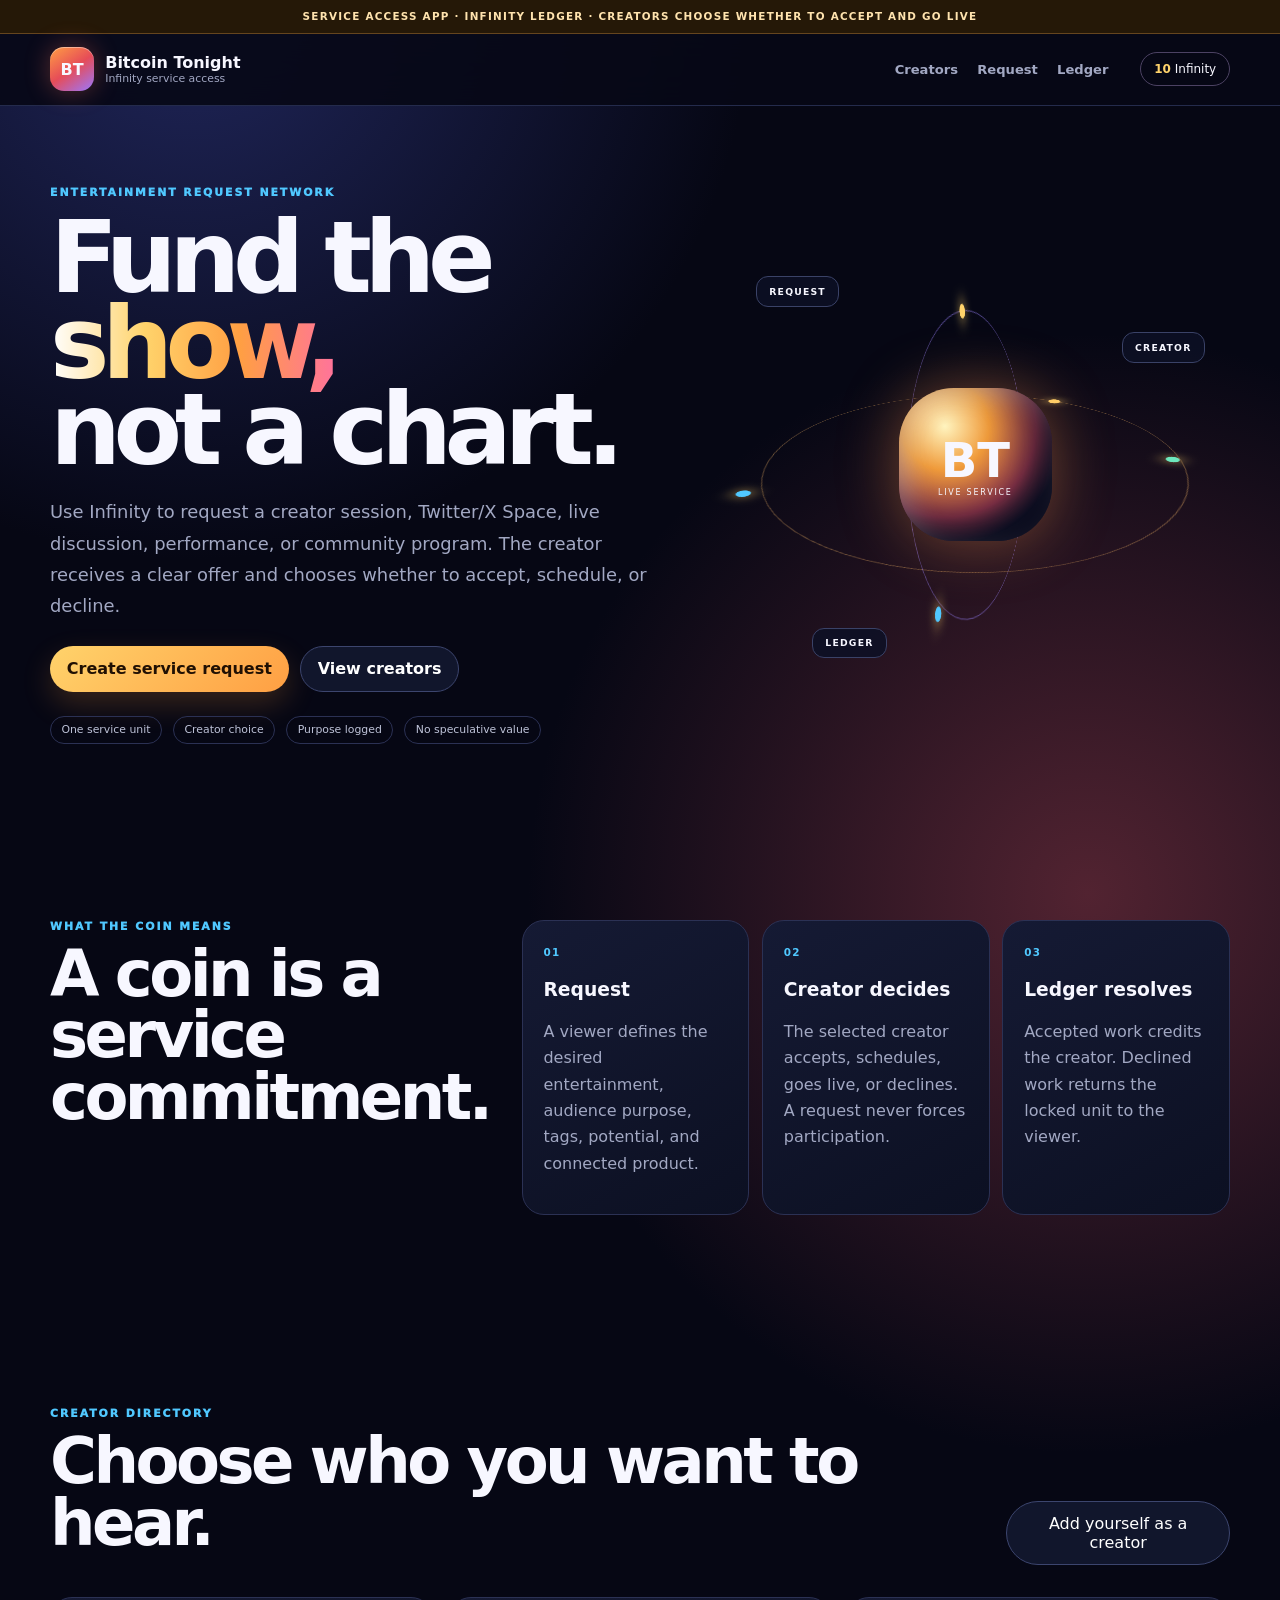
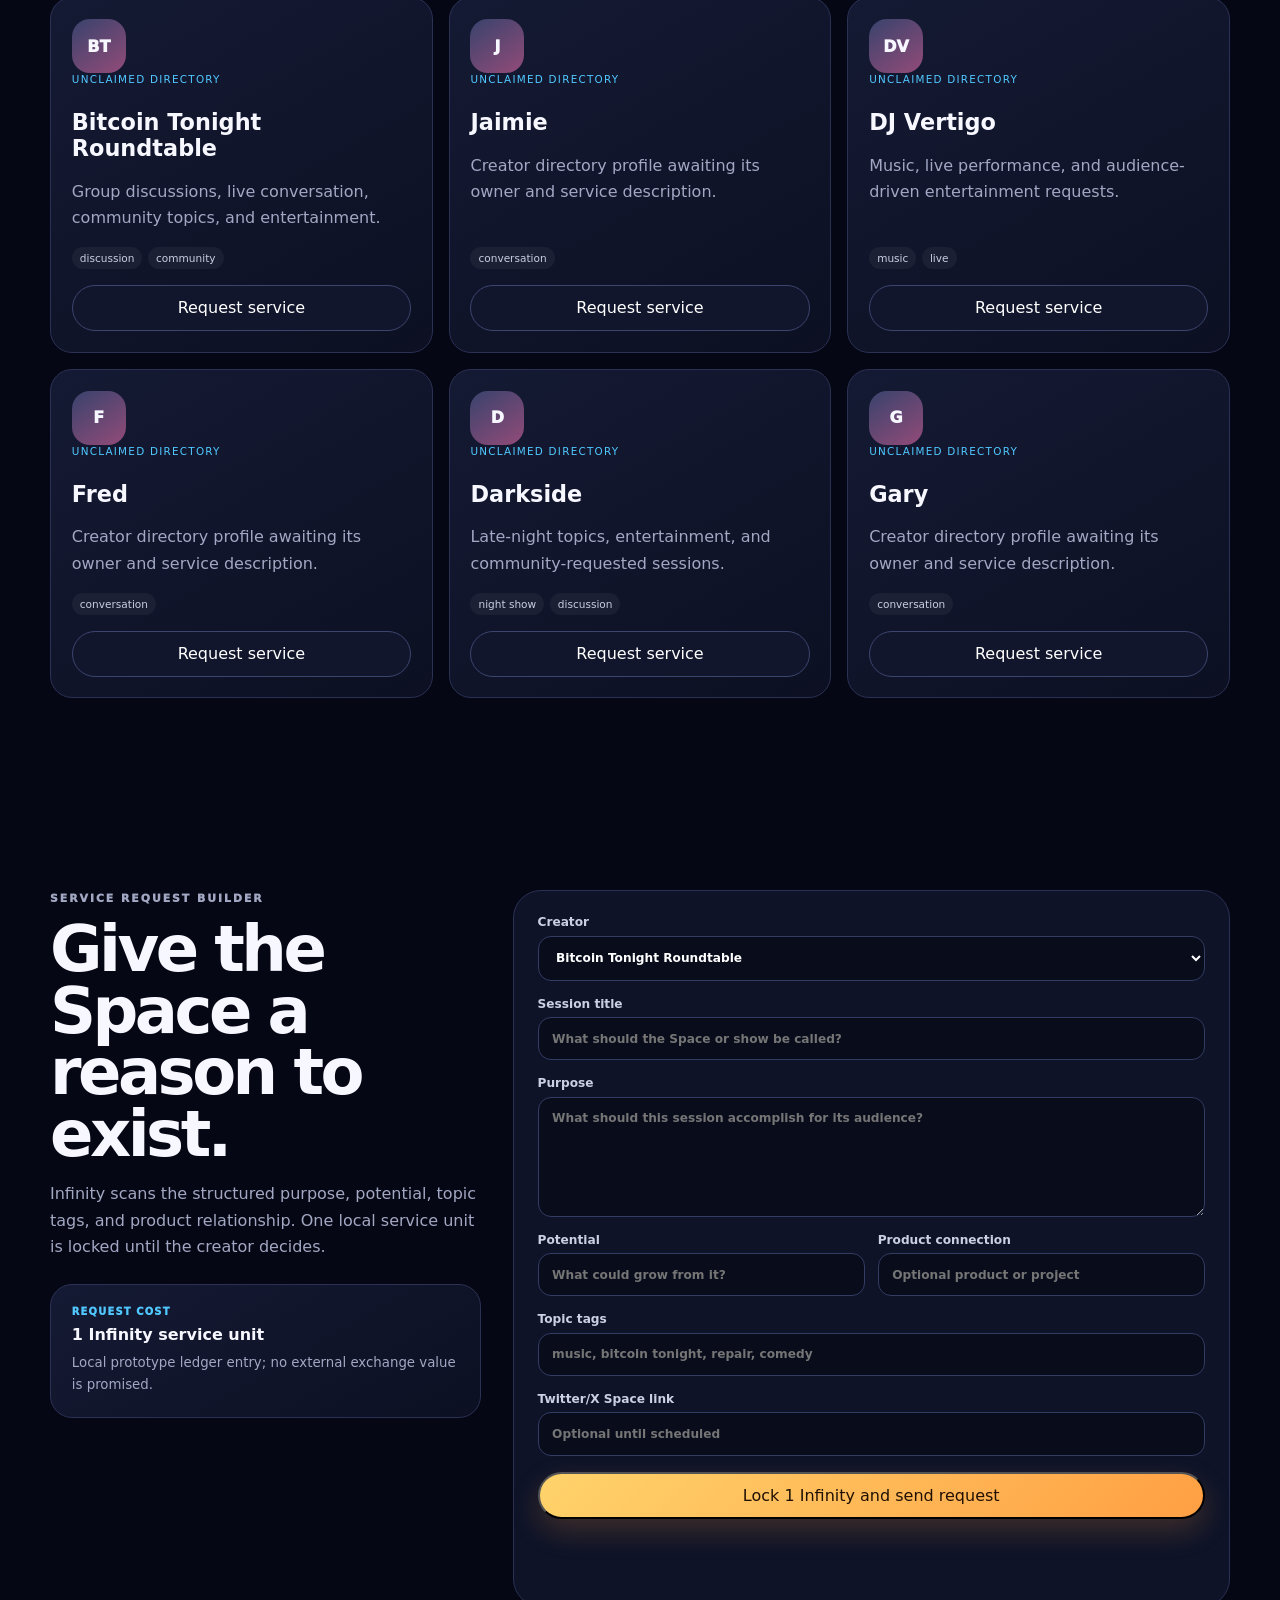
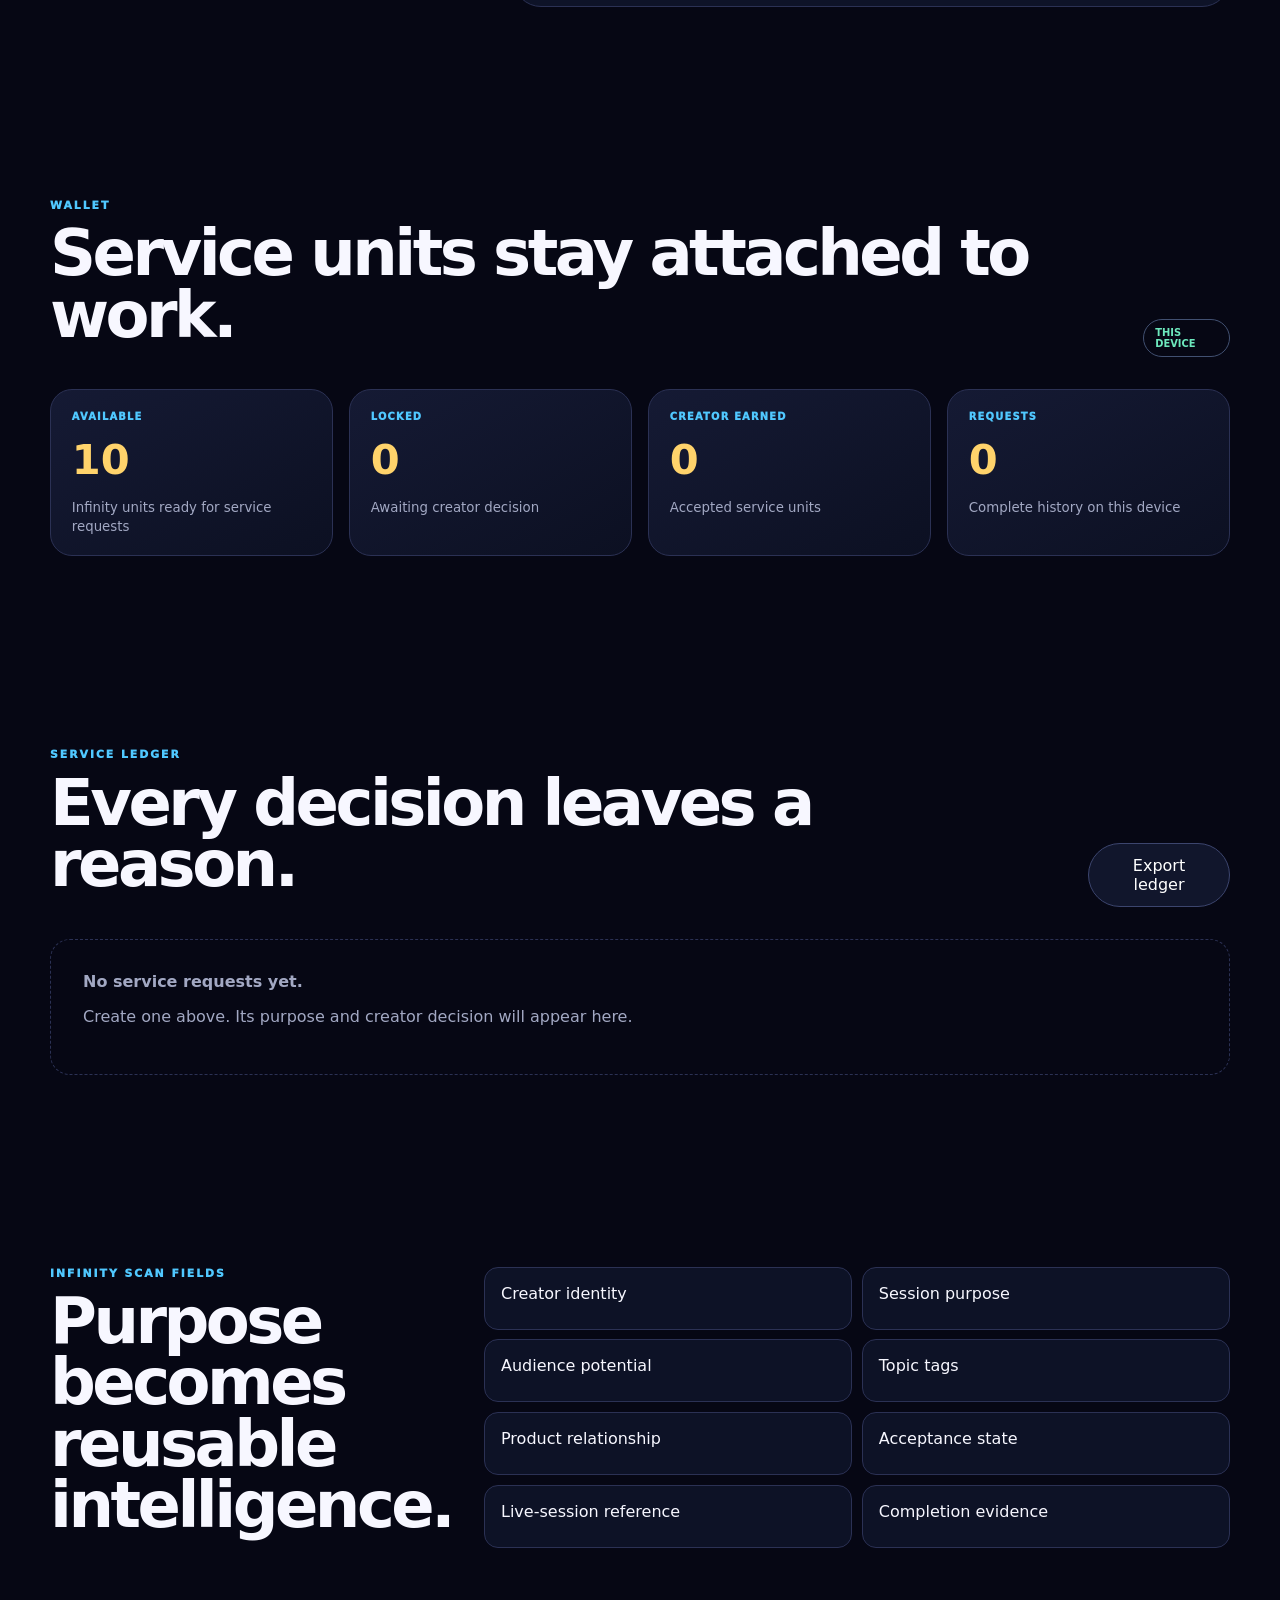
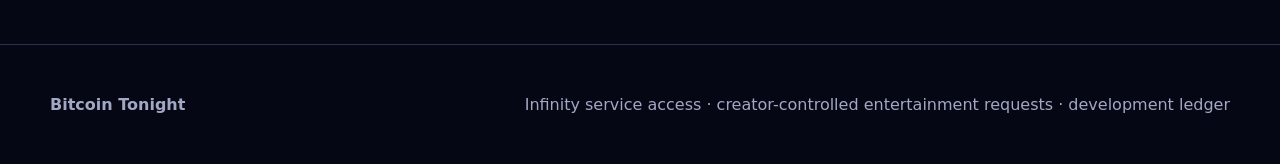
==== commit d610de4e: "Add shared Unified Wallet menu" ====
--- a/index.html
+++ b/index.html
@@ -74,5 +74,5 @@
   <footer><b>Bitcoin Tonight</b><span>Infinity service access · creator-controlled entertainment requests · development ledger</span></footer>
   <nav class="mobile-dock"><a href="#top">Home</a><a href="#creators">Creators</a><a href="#request">Request</a><a href="#ledger">Ledger</a></nav>
   <script type="module" src="js/app.js"></script>
-</body>
+<script src="https://www-infinity4.github.io/Mint-For-Infinity/infinity-wallet-menu.js?v=20260814-menu2"></script></body>
 </html>
--- a/css/style.css
+++ b/css/style.css
@@ -1,597 +1 @@
-/* ============================================================
-   Bitcoin Tonight Coin — Main Stylesheet
-   ============================================================ */
-
-:root {
-  --bg: #0b0c10;
-  --bg2: #1a1b23;
-  --bg3: #23253a;
-  --accent: #f7931a;
-  --accent2: #ffe066;
-  --text: #e8eaf6;
-  --muted: #8892a4;
-  --card-radius: 18px;
-  --shadow: 0 8px 40px rgba(0, 0, 0, 0.55);
-  --font: "Inter", "Segoe UI", Arial, sans-serif;
-}
-
-* {
-  box-sizing: border-box;
-  margin: 0;
-  padding: 0;
-}
-
-body {
-  background: var(--bg);
-  color: var(--text);
-  font-family: var(--font);
-  min-height: 100vh;
-  line-height: 1.6;
-}
-
-/* ─── Navigation ─────────────────────────────────────────── */
-header {
-  background: var(--bg2);
-  border-bottom: 1px solid #2a2d3e;
-  padding: 0 2rem;
-  position: sticky;
-  top: 0;
-  z-index: 100;
-  display: flex;
-  align-items: center;
-  justify-content: space-between;
-  height: 64px;
-}
-
-.logo {
-  display: flex;
-  align-items: center;
-  gap: 0.6rem;
-  font-weight: 800;
-  font-size: 1.2rem;
-  color: var(--accent);
-  text-decoration: none;
-  letter-spacing: -0.5px;
-}
-
-.logo-icon {
-  font-size: 1.6rem;
-}
-
-nav a {
-  color: var(--muted);
-  text-decoration: none;
-  margin-left: 1.5rem;
-  font-size: 0.95rem;
-  transition: color 0.2s;
-}
-
-nav a:hover,
-nav a.active {
-  color: var(--text);
-}
-
-/* ─── Hero ───────────────────────────────────────────────── */
-.hero {
-  text-align: center;
-  padding: 6rem 2rem 4rem;
-  background: radial-gradient(ellipse at 50% -10%, #f7931a22 0%, transparent 70%);
-}
-
-.hero h1 {
-  font-size: clamp(2rem, 6vw, 3.8rem);
-  font-weight: 900;
-  letter-spacing: -1.5px;
-  color: #fff;
-  line-height: 1.1;
-}
-
-.hero h1 span {
-  color: var(--accent);
-}
-
-.hero p {
-  color: var(--muted);
-  max-width: 600px;
-  margin: 1.2rem auto 2rem;
-  font-size: 1.1rem;
-}
-
-.btn {
-  display: inline-block;
-  background: var(--accent);
-  color: #000;
-  font-weight: 700;
-  padding: 0.75rem 2rem;
-  border-radius: 50px;
-  text-decoration: none;
-  font-size: 1rem;
-  transition: background 0.2s, transform 0.1s;
-  border: none;
-  cursor: pointer;
-}
-
-.btn:hover {
-  background: var(--accent2);
-  transform: translateY(-2px);
-}
-
-.btn-outline {
-  background: transparent;
-  border: 2px solid var(--accent);
-  color: var(--accent);
-  margin-left: 0.75rem;
-}
-
-.btn-outline:hover {
-  background: var(--accent);
-  color: #000;
-}
-
-/* ─── Stats bar ──────────────────────────────────────────── */
-.stats-bar {
-  display: flex;
-  justify-content: center;
-  gap: 3rem;
-  flex-wrap: wrap;
-  padding: 2rem;
-  background: var(--bg2);
-  border-top: 1px solid #2a2d3e;
-  border-bottom: 1px solid #2a2d3e;
-}
-
-.stat {
-  text-align: center;
-}
-
-.stat-value {
-  font-size: 1.6rem;
-  font-weight: 800;
-  color: var(--accent);
-}
-
-.stat-label {
-  font-size: 0.8rem;
-  color: var(--muted);
-  text-transform: uppercase;
-  letter-spacing: 1px;
-}
-
-/* ─── Section ────────────────────────────────────────────── */
-section {
-  padding: 4rem 2rem;
-  max-width: 1200px;
-  margin: 0 auto;
-}
-
-section h2 {
-  font-size: 2rem;
-  font-weight: 800;
-  margin-bottom: 0.5rem;
-  letter-spacing: -0.5px;
-}
-
-section .subtitle {
-  color: var(--muted);
-  margin-bottom: 2.5rem;
-}
-
-/* ─── Coin Grid ──────────────────────────────────────────── */
-.coins-grid {
-  display: grid;
-  grid-template-columns: repeat(auto-fill, minmax(300px, 1fr));
-  gap: 1.5rem;
-}
-
-.coin-card {
-  background: var(--bg2);
-  border: 1px solid #2a2d3e;
-  border-radius: var(--card-radius);
-  padding: 1.75rem;
-  transition: transform 0.2s, border-color 0.2s, box-shadow 0.2s;
-  text-decoration: none;
-  color: inherit;
-  display: flex;
-  flex-direction: column;
-  gap: 1rem;
-  cursor: pointer;
-}
-
-.coin-card:hover {
-  transform: translateY(-4px);
-  border-color: var(--accent);
-  box-shadow: var(--shadow);
-}
-
-.coin-header {
-  display: flex;
-  align-items: center;
-  gap: 1rem;
-}
-
-.coin-icon {
-  width: 52px;
-  height: 52px;
-  border-radius: 50%;
-  display: flex;
-  align-items: center;
-  justify-content: center;
-  font-size: 1.4rem;
-  font-weight: 900;
-  color: #fff;
-  flex-shrink: 0;
-}
-
-.coin-name {
-  font-size: 1.15rem;
-  font-weight: 700;
-}
-
-.coin-ticker {
-  font-size: 0.8rem;
-  color: var(--muted);
-  background: var(--bg3);
-  padding: 2px 8px;
-  border-radius: 20px;
-  display: inline-block;
-  margin-top: 2px;
-}
-
-.coin-desc {
-  color: var(--muted);
-  font-size: 0.9rem;
-  line-height: 1.5;
-  flex-grow: 1;
-}
-
-.coin-price-row {
-  display: flex;
-  justify-content: space-between;
-  align-items: flex-end;
-  border-top: 1px solid #2a2d3e;
-  padding-top: 1rem;
-}
-
-.coin-price {
-  font-size: 1.6rem;
-  font-weight: 900;
-  color: #fff;
-}
-
-.coin-change {
-  font-size: 0.85rem;
-  font-weight: 600;
-  color: #2ecc71;
-  background: #2ecc7122;
-  padding: 3px 10px;
-  border-radius: 20px;
-}
-
-.coin-buy-btn {
-  width: 100%;
-  text-align: center;
-  padding: 0.6rem 1rem;
-  background: var(--accent);
-  color: #000;
-  font-weight: 700;
-  border-radius: 10px;
-  text-decoration: none;
-  font-size: 0.95rem;
-  transition: background 0.2s;
-  display: block;
-}
-
-.coin-buy-btn:hover {
-  background: var(--accent2);
-}
-
-/* ─── How It Works ───────────────────────────────────────── */
-.steps {
-  display: grid;
-  grid-template-columns: repeat(auto-fill, minmax(250px, 1fr));
-  gap: 1.5rem;
-  margin-top: 2rem;
-}
-
-.step {
-  background: var(--bg2);
-  border: 1px solid #2a2d3e;
-  border-radius: var(--card-radius);
-  padding: 1.75rem;
-}
-
-.step-num {
-  font-size: 2.5rem;
-  font-weight: 900;
-  color: var(--accent);
-  line-height: 1;
-  margin-bottom: 0.5rem;
-}
-
-.step h3 {
-  font-size: 1.1rem;
-  margin-bottom: 0.5rem;
-}
-
-.step p {
-  color: var(--muted);
-  font-size: 0.9rem;
-}
-
-/* ─── Hash Demo ──────────────────────────────────────────── */
-.hash-demo {
-  background: var(--bg2);
-  border: 1px solid #2a2d3e;
-  border-radius: var(--card-radius);
-  padding: 2rem;
-  max-width: 700px;
-}
-
-.hash-demo input {
-  width: 100%;
-  background: var(--bg3);
-  border: 1px solid #3a3d4e;
-  border-radius: 10px;
-  color: var(--text);
-  padding: 0.75rem 1rem;
-  font-size: 1rem;
-  margin-bottom: 1rem;
-  outline: none;
-  transition: border-color 0.2s;
-}
-
-.hash-demo input:focus {
-  border-color: var(--accent);
-}
-
-.hash-output {
-  background: var(--bg3);
-  border-radius: 10px;
-  padding: 1rem;
-  font-family: "Courier New", monospace;
-  font-size: 0.85rem;
-  word-break: break-all;
-  color: var(--accent2);
-  min-height: 3rem;
-  margin-top: 0.5rem;
-}
-
-.hash-label {
-  font-size: 0.8rem;
-  color: var(--muted);
-  margin-bottom: 0.25rem;
-}
-
-/* ─── Price modal / detail ───────────────────────────────── */
-.modal-overlay {
-  position: fixed;
-  inset: 0;
-  background: rgba(0, 0, 0, 0.75);
-  z-index: 200;
-  display: flex;
-  align-items: center;
-  justify-content: center;
-  padding: 1rem;
-  opacity: 0;
-  pointer-events: none;
-  transition: opacity 0.2s;
-}
-
-.modal-overlay.open {
-  opacity: 1;
-  pointer-events: auto;
-}
-
-.modal {
-  background: var(--bg2);
-  border: 1px solid #2a2d3e;
-  border-radius: var(--card-radius);
-  padding: 2.5rem;
-  width: 100%;
-  max-width: 520px;
-  position: relative;
-}
-
-.modal-close {
-  position: absolute;
-  top: 1rem;
-  right: 1rem;
-  background: none;
-  border: none;
-  color: var(--muted);
-  font-size: 1.5rem;
-  cursor: pointer;
-  transition: color 0.2s;
-}
-
-.modal-close:hover {
-  color: #fff;
-}
-
-.modal h2 {
-  font-size: 1.6rem;
-  margin-bottom: 0.25rem;
-}
-
-.modal .modal-ticker {
-  color: var(--muted);
-  margin-bottom: 1.5rem;
-}
-
-.modal-price {
-  font-size: 3rem;
-  font-weight: 900;
-  color: var(--accent);
-  margin-bottom: 0.5rem;
-}
-
-.modal-meta {
-  display: grid;
-  grid-template-columns: 1fr 1fr;
-  gap: 1rem;
-  margin: 1.5rem 0;
-}
-
-.modal-meta-item {
-  background: var(--bg3);
-  border-radius: 10px;
-  padding: 0.75rem 1rem;
-}
-
-.modal-meta-item .label {
-  font-size: 0.75rem;
-  color: var(--muted);
-  text-transform: uppercase;
-  letter-spacing: 0.5px;
-}
-
-.modal-meta-item .value {
-  font-size: 1.1rem;
-  font-weight: 700;
-  margin-top: 0.2rem;
-}
-
-.paypal-btn-wrapper {
-  margin-top: 1.5rem;
-}
-
-.paypal-btn-wrapper form {
-  display: flex;
-  flex-direction: column;
-  gap: 0.75rem;
-}
-
-.paypal-btn-wrapper input[type="text"],
-.paypal-btn-wrapper input[type="number"] {
-  background: var(--bg3);
-  border: 1px solid #3a3d4e;
-  border-radius: 10px;
-  color: var(--text);
-  padding: 0.6rem 1rem;
-  font-size: 0.95rem;
-  outline: none;
-}
-
-.paypal-btn-wrapper input[type="text"]:focus,
-.paypal-btn-wrapper input[type="number"]:focus {
-  border-color: var(--accent);
-}
-
-.paypal-submit {
-  background: #0070ba;
-  color: #fff;
-  border: none;
-  border-radius: 10px;
-  padding: 0.75rem;
-  font-size: 1rem;
-  font-weight: 700;
-  cursor: pointer;
-  transition: background 0.2s;
-  display: flex;
-  align-items: center;
-  justify-content: center;
-  gap: 0.5rem;
-}
-
-.paypal-submit:hover {
-  background: #005ea6;
-}
-
-/* ─── Footer ─────────────────────────────────────────────── */
-footer {
-  text-align: center;
-  padding: 2rem;
-  color: var(--muted);
-  font-size: 0.85rem;
-  border-top: 1px solid #2a2d3e;
-  margin-top: 4rem;
-}
-
-footer a {
-  color: var(--accent);
-  text-decoration: none;
-}
-
-/* ─── Ticker tape ────────────────────────────────────────── */
-.ticker-wrap {
-  background: var(--bg2);
-  border-bottom: 1px solid #2a2d3e;
-  padding: 0.5rem 0;
-  overflow: hidden;
-  white-space: nowrap;
-}
-
-.ticker-content {
-  display: inline-block;
-  animation: ticker 30s linear infinite;
-}
-
-@keyframes ticker {
-  0% { transform: translateX(0); }
-  100% { transform: translateX(-50%); }
-}
-
-.ticker-item {
-  display: inline-block;
-  margin: 0 2rem;
-  font-size: 0.9rem;
-}
-
-.ticker-item .t-name {
-  color: var(--muted);
-  margin-right: 0.4rem;
-}
-
-.ticker-item .t-price {
-  font-weight: 700;
-  color: #fff;
-}
-
-.ticker-item .t-up {
-  color: #2ecc71;
-  margin-left: 0.3rem;
-  font-size: 0.8rem;
-}
-
-/* ─── Not-launched badge ─────────────────────────────────── */
-.badge-soon {
-  background: #f7931a22;
-  color: var(--accent);
-  border: 1px solid #f7931a44;
-  border-radius: 20px;
-  padding: 3px 12px;
-  font-size: 0.8rem;
-  font-weight: 600;
-}
-
-/* ─── Responsive ─────────────────────────────────────────── */
-@media (max-width: 600px) {
-  header {
-    padding: 0 1rem;
-  }
-
-  nav a {
-    margin-left: 1rem;
-    font-size: 0.85rem;
-  }
-
-  .hero {
-    padding: 4rem 1rem 3rem;
-  }
-
-  .stats-bar {
-    gap: 1.5rem;
-  }
-
-  section {
-    padding: 2.5rem 1rem;
-  }
-
-  .modal {
-    padding: 1.5rem;
-  }
-
-  .modal-price {
-    font-size: 2.2rem;
-  }
-}
+:root{--bg:#060714;--panel:#101329;--line:#2b3154;--text:#f7f7ff;--muted:#a2a8c3;--orange:#ff9f43;--gold:#ffd36b;--violet:#9a78ff;--blue:#50c8ff;--mint:#6de8bd;font-family:Inter,ui-sans-serif,system-ui,sans-serif;color:var(--text);background:var(--bg)}*{box-sizing:border-box}html{scroll-behavior:smooth}body{margin:0;background:radial-gradient(circle at 15% 0,#20265b 0,transparent 35rem),radial-gradient(circle at 85% 18%,#522331 0,transparent 35rem),var(--bg)}a{color:inherit}.notice{text-align:center;padding:.65rem 1rem;background:#251807;border-bottom:1px solid #65451e;color:#ffe3ae;font-size:.65rem;font-weight:900;letter-spacing:.12em}header{height:72px;position:sticky;top:0;z-index:20;display:flex;align-items:center;gap:2rem;padding:0 max(1rem,calc((100% - 1180px)/2));background:#070817e8;border-bottom:1px solid #242b4c;backdrop-filter:blur(18px)}.brand{margin-right:auto;display:flex;align-items:center;gap:.7rem;text-decoration:none}.brand>b{width:44px;height:44px;display:grid;place-items:center;border-radius:14px;background:linear-gradient(145deg,var(--orange),#e64c58 50%,var(--violet));box-shadow:inset 0 1px #fff6,0 0 26px #ff715755}.brand span{display:grid}.brand small{font-size:.68rem;color:var(--muted)}header nav{display:flex;gap:1.2rem}header nav a{text-decoration:none;color:var(--muted);font-size:.82rem;font-weight:800}.wallet-pill{padding:.55rem .8rem;border:1px solid #4c4263;border-radius:999px;text-decoration:none;font-size:.75rem}.wallet-pill span{color:var(--gold);font-weight:900}.hero{width:min(1180px,calc(100% - 2rem));min-height:670px;margin:auto;display:grid;grid-template-columns:1.1fr .9fr;gap:3rem;align-items:center;padding:5rem 0}.eyebrow{margin:0;color:var(--blue);font-size:.68rem;font-weight:950;letter-spacing:.18em}.hero h1{font-size:clamp(3.7rem,7.8vw,7.4rem);line-height:.86;letter-spacing:-.075em;margin:1rem 0 1.5rem}.hero h1 em{font-style:normal;background:linear-gradient(90deg,#fff,var(--gold),var(--orange),#ff739b);color:transparent;background-clip:text}.hero-copy>p:not(.eyebrow){max-width:690px;color:var(--muted);font-size:1.12rem;line-height:1.75}.actions,.trust{display:flex;flex-wrap:wrap;gap:.7rem;margin-top:1.5rem}.primary,.secondary{min-height:46px;display:inline-flex;align-items:center;justify-content:center;padding:.75rem 1.05rem;border-radius:999px;text-decoration:none;font-weight:850}.primary{background:linear-gradient(135deg,var(--gold),var(--orange));color:#201003;box-shadow:0 12px 30px #ff993533}.secondary{border:1px solid #3c456e;background:#11162c;color:white}.button{font:inherit;cursor:pointer}.trust span{padding:.4rem .65rem;border:1px solid var(--line);border-radius:999px;color:#bec3d8;font-size:.68rem}.stage{position:relative;aspect-ratio:1;perspective:900px}.stage-core{position:absolute;z-index:4;inset:35%;display:grid;place-content:center;text-align:center;border-radius:36%;background:radial-gradient(circle at 30% 25%,#fff4bf,#f09b3b 28%,#98394f 58%,#12152b 76%);box-shadow:inset -20px -20px 45px #070817aa,inset 10px 8px 25px #fff5,0 0 60px #ff994b66;animation:pulse 4s ease-in-out infinite}.stage-core b{font-size:3rem}.stage-core span{font-size:.5rem;letter-spacing:.22em}.stage-ring{position:absolute;inset:9%;border:1px solid #ffbd6a66;border-radius:50%;transform:rotateX(66deg) rotateZ(25deg);animation:orbit 9s linear infinite}.ring-two{inset:20%;border-color:#9b82ff88;transform:rotateY(68deg) rotateZ(-15deg);animation-duration:7s;animation-direction:reverse}.stage-ring i{position:absolute;width:14px;height:14px;border-radius:50%;background:var(--gold);box-shadow:0 0 18px var(--gold)}.stage-ring i:nth-child(1){top:-7px;left:50%}.stage-ring i:nth-child(2){bottom:12%;left:8%;background:var(--blue)}.stage-ring i:nth-child(3){right:6%;top:25%;background:var(--mint)}.stage-label{position:absolute;padding:.55rem .75rem;border:1px solid #3a4267;border-radius:12px;background:#0d1125dd;font-size:.58rem;font-weight:900;letter-spacing:.13em}.label-a{top:13%;left:7%}.label-b{right:5%;top:24%}.label-c{left:18%;bottom:12%}@keyframes orbit{to{rotate:360deg}}@keyframes pulse{50%{scale:1.05;filter:hue-rotate(12deg)}}section{width:min(1180px,calc(100% - 2rem));margin:auto;padding:6rem 0}.definition{display:grid;grid-template-columns:.75fr 1.25fr;gap:2rem}.definition h2,.section-head h2,.request-copy h2,.scan-section h2{font-size:clamp(2.3rem,5vw,4.8rem);line-height:.96;letter-spacing:-.055em;margin:.7rem 0}.definition-grid{display:grid;grid-template-columns:repeat(3,1fr);gap:.8rem}.definition-grid article,.creator-card,.unit-card,.wallet-grid article{padding:1.3rem;border:1px solid var(--line);border-radius:22px;background:linear-gradient(150deg,#151a34,#0c1022)}.definition-grid b,.creator-card .claim{color:var(--blue);font-size:.65rem;letter-spacing:.12em}.definition-grid p,.creator-card p,.request-copy>p,.unit-card small{color:var(--muted);line-height:1.65}.section-head{display:flex;justify-content:space-between;align-items:end;gap:2rem;margin-bottom:2rem}.creator-grid{display:grid;grid-template-columns:repeat(3,1fr);gap:1rem}.creator-card{min-height:300px;display:flex;flex-direction:column}.creator-mark{width:54px;height:54px;display:grid;place-items:center;border-radius:18px;background:linear-gradient(145deg,#38436d,#934b78);font-weight:950}.creator-card h3{font-size:1.4rem;margin:1.5rem 0 .1rem}.creator-card small{color:var(--muted)}.creator-card p{flex:1}.tags{display:flex;flex-wrap:wrap;gap:.35rem}.tags span,.ledger-meta span{padding:.3rem .5rem;border-radius:999px;background:#ffffff0c;color:#c9cee3;font-size:.66rem}.creator-card button{margin-top:1rem}.request-section{display:grid;grid-template-columns:.75fr 1.25fr;gap:2rem;align-items:start}.unit-card{margin-top:1.5rem}.unit-card span,.wallet-grid span{display:block;color:var(--blue);font-size:.62rem;font-weight:950;letter-spacing:.12em}.unit-card b,.unit-card small{display:block;margin-top:.5rem}.request-form{padding:1.5rem;border:1px solid var(--line);border-radius:28px;background:#0e1328;display:grid;gap:1rem}.request-form label,dialog label{display:grid;gap:.4rem;color:#cbd0e5;font-size:.76rem;font-weight:800}.request-form input,.request-form textarea,.request-form select,dialog input,dialog textarea{width:100%;padding:.85rem;border:1px solid #333c62;border-radius:13px;background:#080c1b;color:white;font:inherit}.request-form textarea,dialog textarea{min-height:120px;resize:vertical}.request-form input:focus,.request-form textarea:focus,.request-form select:focus{outline:3px solid #6488ff2e;border-color:#7792ff}.two{display:grid;grid-template-columns:1fr 1fr;gap:.8rem}.form-status{min-height:1.4rem;color:var(--mint);font-size:.78rem}.wallet-grid{display:grid;grid-template-columns:repeat(4,1fr);gap:1rem}.wallet-grid b{display:block;font-size:2.6rem;margin:.8rem 0;color:var(--gold)}.wallet-grid small{color:var(--muted)}.local-badge{padding:.45rem .7rem;border:1px solid #415071;border-radius:999px;color:var(--mint);font-size:.62rem;font-weight:900}.ledger-list{display:grid;gap:.8rem}.ledger-item{display:grid;grid-template-columns:1fr auto;gap:1rem;padding:1.25rem;border:1px solid var(--line);border-radius:20px;background:#0d1226}.ledger-main h3{margin:.5rem 0}.ledger-main p{color:var(--muted)}.state{padding:.3rem .5rem;border-radius:999px;color:var(--gold);background:#ffae3814;font-size:.6rem;font-weight:950;text-transform:uppercase}.state-accepted,.state-live{color:var(--mint);background:#6de8bd12}.ledger-meta{display:flex;flex-wrap:wrap;gap:.35rem}.ledger-actions{display:flex;align-items:center;gap:.5rem}.ledger-actions button{min-height:42px;padding:.6rem .8rem;border:1px solid #46527a;border-radius:12px;background:#161d39;color:white;cursor:pointer}.empty{padding:2rem;border:1px dashed var(--line);border-radius:20px;color:var(--muted)}.scan-section{display:grid;grid-template-columns:.65fr 1.35fr;gap:2rem}.scan-grid{display:grid;grid-template-columns:1fr 1fr;gap:.6rem}.scan-grid span{padding:1rem;border:1px solid var(--line);border-radius:14px;background:#0d1226}dialog{width:min(560px,calc(100% - 1rem));border:1px solid #3b466d;border-radius:26px;background:#0d1226;color:white;padding:0;box-shadow:0 40px 100px #000}dialog::backdrop{background:#000b;backdrop-filter:blur(8px)}dialog form{position:relative;display:grid;gap:1rem;padding:2rem}.close{position:absolute;right:1rem;top:1rem;border:0;background:none;color:white;font-size:1.7rem;cursor:pointer}footer{min-height:120px;display:flex;justify-content:space-between;align-items:center;gap:2rem;padding:2rem max(1rem,calc((100% - 1180px)/2));border-top:1px solid var(--line);color:var(--muted)}.mobile-dock{display:none}@media(max-width:850px){header nav{display:none}.hero,.definition,.request-section,.scan-section{grid-template-columns:1fr}.hero{padding-top:4rem}.stage{width:min(90vw,450px);margin:auto}.definition-grid{grid-template-columns:1fr}.creator-grid{grid-template-columns:1fr 1fr}.wallet-grid{grid-template-columns:1fr 1fr}}@media(max-width:560px){.notice{font-size:.55rem}header{height:64px}.brand small{display:none}.wallet-pill{font-size:.64rem}.hero{min-height:auto}.hero h1{font-size:clamp(3.2rem,16vw,5rem)}.actions a{width:100%}.creator-grid,.wallet-grid,.two,.scan-grid{grid-template-columns:1fr}.section-head{align-items:flex-start;flex-direction:column}.ledger-item{grid-template-columns:1fr}.ledger-actions{flex-wrap:wrap}section{padding:4rem 0}footer{padding-bottom:6rem;flex-direction:column;align-items:flex-start}.mobile-dock{position:fixed;z-index:30;left:.5rem;right:.5rem;bottom:calc(.5rem + env(safe-area-inset-bottom));display:grid;grid-template-columns:repeat(4,1fr);padding:.45rem;border:1px solid #39466d;border-radius:19px;background:#090d1dec;backdrop-filter:blur(18px)}.mobile-dock a{min-height:44px;display:grid;place-items:center;text-decoration:none;color:#d5d9e8;font-size:.65rem;font-weight:850}}
